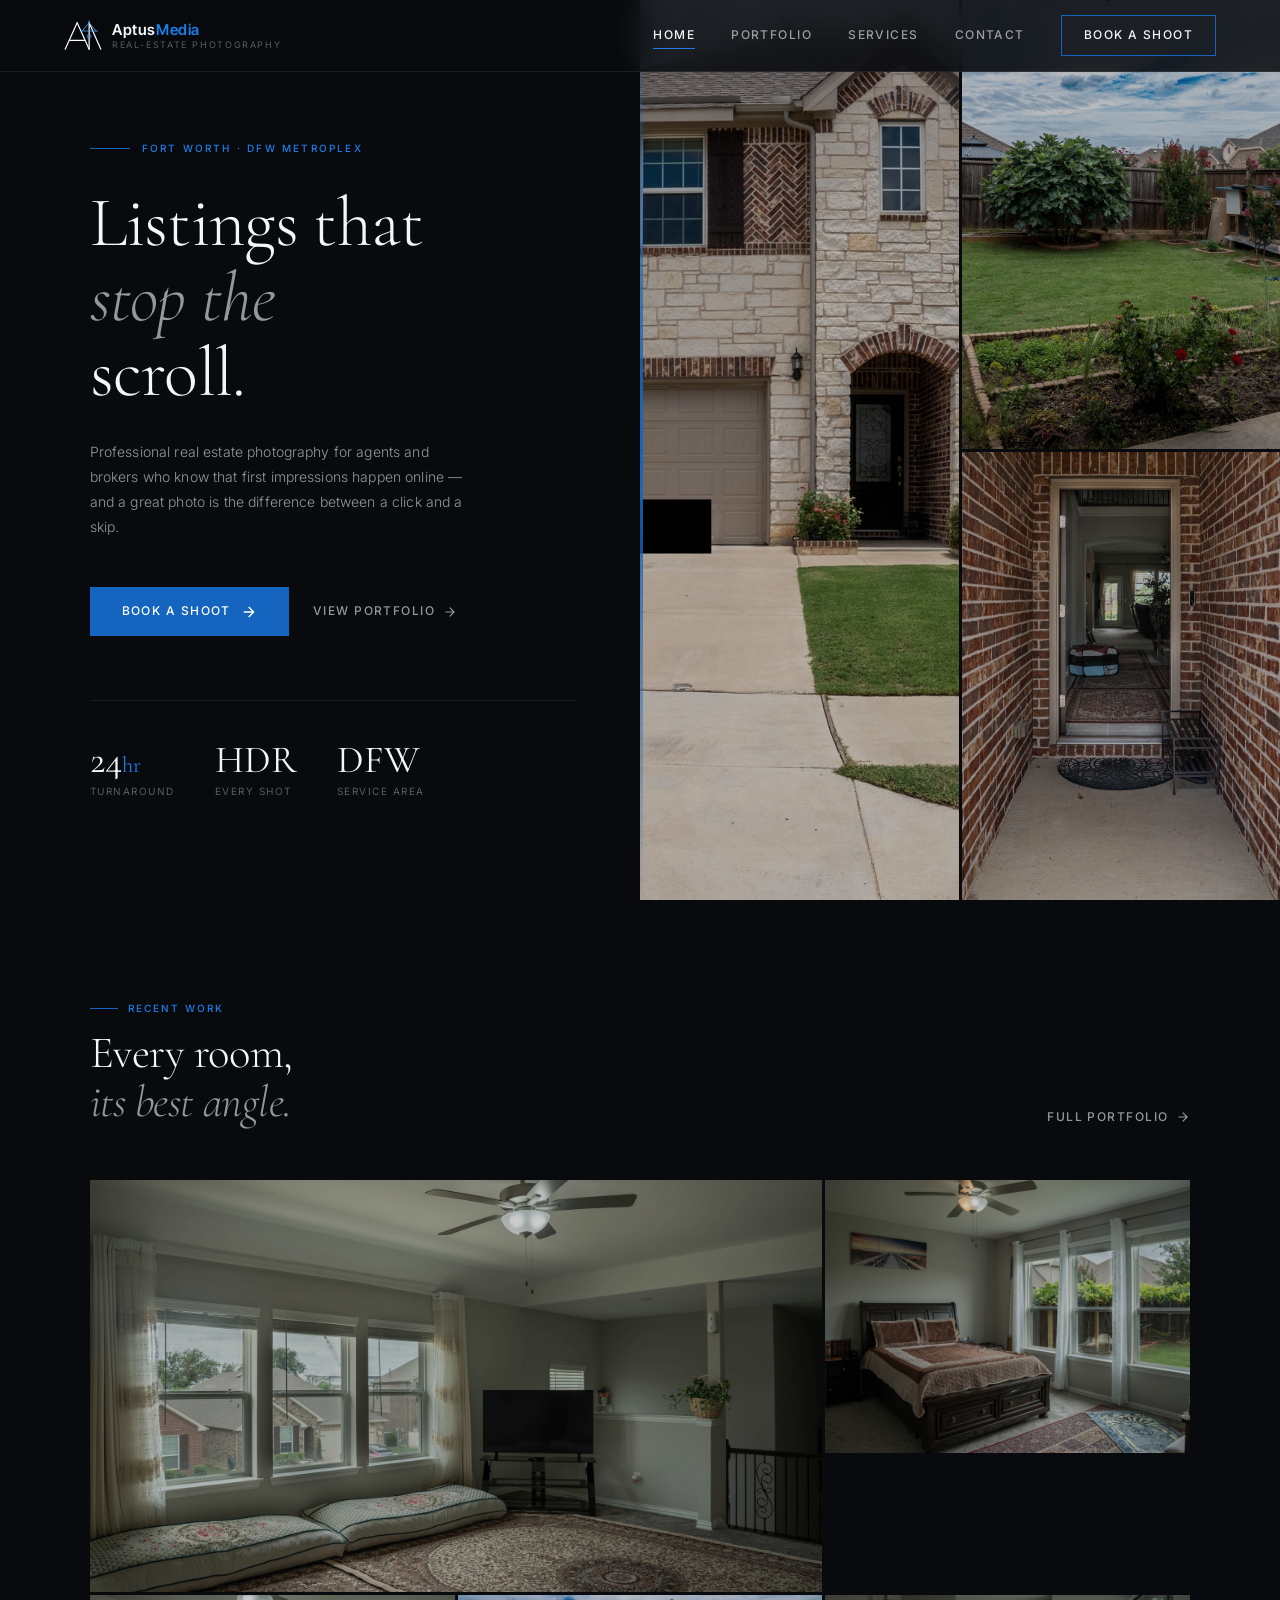
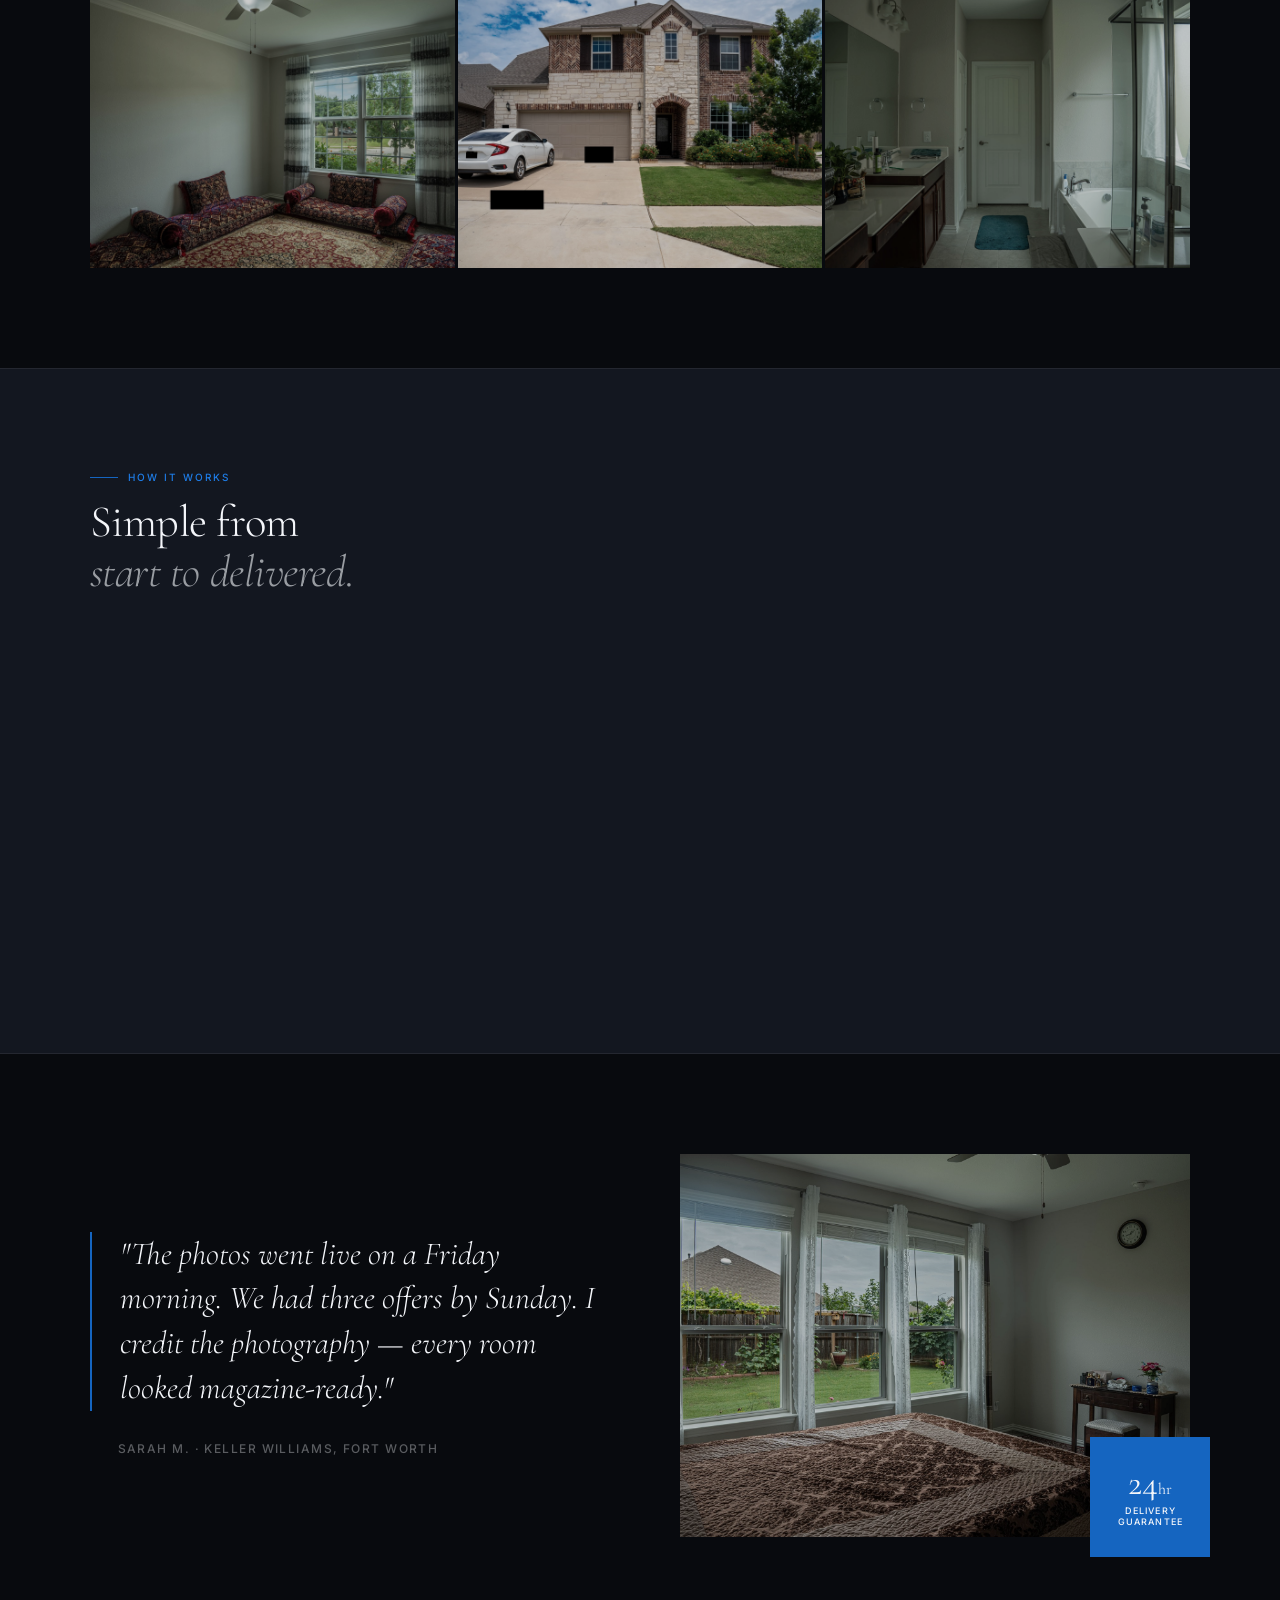
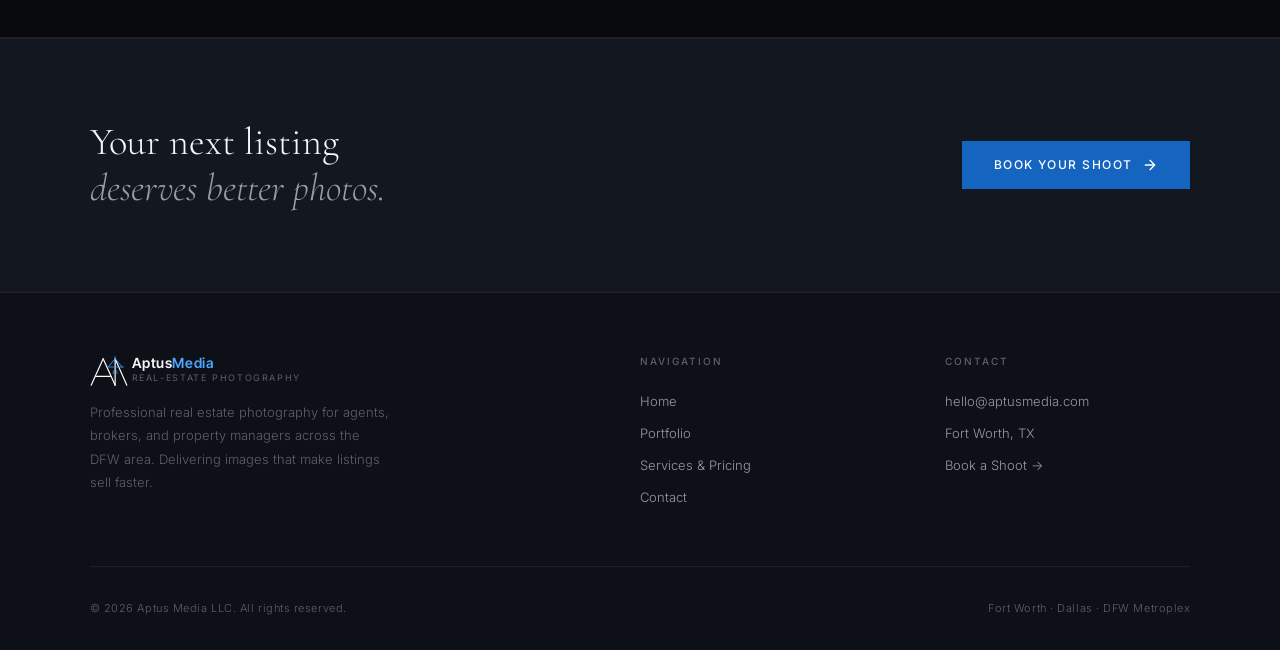
==== index.html @ 10bce483 "Add files via upload" ====
<!DOCTYPE html>
<html lang="en">
<head>
  <meta charset="UTF-8"/>
  <meta name="viewport" content="width=device-width, initial-scale=1.0"/>
  <meta name="description" content="Aptus Media — Professional real estate photography in Fort Worth & the DFW area. Listings that sell faster."/>
  <title>Aptus Media | Real-Estate Photography · Fort Worth, TX</title>
  <link rel="stylesheet" href="css/style.css"/>
  <link rel="icon" type="image/svg+xml" href="data:image/svg+xml,%3Csvg viewBox='0 0 130 110' xmlns='http://www.w3.org/2000/svg'%3E%3Cline x1='4' y1='100' x2='45' y2='10' stroke='%231565c0' stroke-width='5' stroke-linecap='round'/%3E%3Cline x1='45' y1='10' x2='86' y2='100' stroke='%231565c0' stroke-width='5' stroke-linecap='round'/%3E%3Cline x1='20' y1='70' x2='70' y2='70' stroke='%231565c0' stroke-width='4' stroke-linecap='round'/%3E%3Cline x1='86' y1='100' x2='86' y2='10' stroke='%231565c0' stroke-width='5' stroke-linecap='round'/%3E%3Cline x1='86' y1='10' x2='126' y2='100' stroke='%231565c0' stroke-width='5' stroke-linecap='round'/%3E%3C/svg%3E"/>
</head>
<body>

<div id="nav-placeholder"></div>

<!-- ══════════════════════════════════════
     HERO
══════════════════════════════════════ -->
<section class="hero">
  <div class="hero-left">
    <div class="hero-eyebrow">
      <div class="hero-eyebrow-line"></div>
      <span>Fort Worth · DFW Metroplex</span>
    </div>

    <h1 class="hero-headline">
      Listings that<br/>
      <em>stop the</em><br/>
      scroll.
    </h1>

    <p class="hero-sub">
      Professional real estate photography for agents and brokers who know that first impressions happen online — and a great photo is the difference between a click and a skip.
    </p>

    <div class="hero-actions">
      <a href="pages/contact.html" class="btn-primary">
        Book a Shoot
        <svg width="16" height="16" viewBox="0 0 24 24" fill="none" stroke="currentColor" stroke-width="2" stroke-linecap="round" stroke-linejoin="round"><path d="M5 12h14M12 5l7 7-7 7"/></svg>
      </a>
      <a href="pages/portfolio.html" class="btn-ghost">
        View Portfolio
        <svg width="14" height="14" viewBox="0 0 24 24" fill="none" stroke="currentColor" stroke-width="2" stroke-linecap="round" stroke-linejoin="round"><path d="M5 12h14M12 5l7 7-7 7"/></svg>
      </a>
    </div>

    <div class="hero-stats">
      <div>
        <div class="hero-stat-num">24<span style="font-size:1.4rem; color:var(--blue-light);">hr</span></div>
        <div class="hero-stat-label">Turnaround</div>
      </div>
      <div>
        <div class="hero-stat-num">HDR</div>
        <div class="hero-stat-label">Every shot</div>
      </div>
      <div>
        <div class="hero-stat-num">DFW</div>
        <div class="hero-stat-label">Service area</div>
      </div>
    </div>
  </div>

  <div class="hero-right">
    <div class="hero-image-grid">
      <!-- Replace src with your actual property photos -->
      <div class="img-cell span-2">
        <img src="images/hero-1.jpg" alt="Luxury living room — real estate photography Fort Worth" onerror="this.style.background='linear-gradient(135deg,#131720,#1a2030)'; this.style.minHeight='200px';"/>
      </div>
      <div class="img-cell">
        <img src="images/hero-2.jpg" alt="Modern kitchen staging" onerror="this.style.background='linear-gradient(135deg,#0d1017,#131720)'; this.style.minHeight='200px';"/>
      </div>
      <div class="img-cell">
        <img src="images/hero-3.jpg" alt="Exterior twilight shot" onerror="this.style.background='linear-gradient(135deg,#1a2030,#0d1017)'; this.style.minHeight='200px';"/>
      </div>
    </div>
  </div>
</section>

<!-- ══════════════════════════════════════
     FEATURED WORK
══════════════════════════════════════ -->
<section class="work-strip">
  <div class="section-header">
    <div>
      <div class="section-eyebrow">
        <div class="section-eyebrow-line"></div>
        <span>Recent Work</span>
      </div>
      <h2 class="section-title">Every room,<br/><em>its best angle.</em></h2>
    </div>
    <a href="pages/portfolio.html" class="btn-ghost fade-up">
      Full Portfolio
      <svg width="14" height="14" viewBox="0 0 24 24" fill="none" stroke="currentColor" stroke-width="2" stroke-linecap="round" stroke-linejoin="round"><path d="M5 12h14M12 5l7 7-7 7"/></svg>
    </a>
  </div>

  <div class="work-grid">
    <div class="work-card featured fade-up">
      <img src="images/work-1.jpg" alt="Open-plan living and dining" onerror="this.style.background='linear-gradient(135deg,#131720,#1565c0,#131720)'; this.style.minHeight='260px'; this.alt='';"/>
      <div class="work-card-overlay"><span class="work-card-label">Living Room</span></div>
    </div>
    <div class="work-card fade-up">
      <img src="images/work-2.jpg" alt="Master bedroom" onerror="this.style.background='linear-gradient(135deg,#0d1017,#1a2030)'; this.style.minHeight='260px'; this.alt='';"/>
      <div class="work-card-overlay"><span class="work-card-label">Master Suite</span></div>
    </div>
    <div class="work-card fade-up">
      <img src="images/work-3.jpg" alt="Modern kitchen" onerror="this.style.background='linear-gradient(135deg,#131720,#0d1017)'; this.style.minHeight='260px'; this.alt='';"/>
      <div class="work-card-overlay"><span class="work-card-label">Kitchen</span></div>
    </div>
    <div class="work-card fade-up">
      <img src="images/work-4.jpg" alt="Exterior front elevation" onerror="this.style.background='linear-gradient(135deg,#1a2030,#131720)'; this.style.minHeight='260px'; this.alt='';"/>
      <div class="work-card-overlay"><span class="work-card-label">Exterior</span></div>
    </div>
    <div class="work-card fade-up">
      <img src="images/work-5.jpg" alt="Bathroom detail" onerror="this.style.background='linear-gradient(135deg,#0d1017,#131720)'; this.style.minHeight='260px'; this.alt='';"/>
      <div class="work-card-overlay"><span class="work-card-label">Bathroom</span></div>
    </div>
  </div>
</section>

<!-- ══════════════════════════════════════
     PROCESS
══════════════════════════════════════ -->
<section class="process">
  <div class="section-header">
    <div>
      <div class="section-eyebrow">
        <div class="section-eyebrow-line"></div>
        <span>How It Works</span>
      </div>
      <h2 class="section-title">Simple from<br/><em>start to delivered.</em></h2>
    </div>
  </div>

  <div class="process-grid">
    <div class="process-item fade-up">
      <div class="process-num">01</div>
      <div class="process-title">Book Online</div>
      <p class="process-desc">Choose your package, pick a date, and fill in the property details. No back-and-forth — your slot is confirmed instantly.</p>
    </div>
    <div class="process-item fade-up">
      <div class="process-num">02</div>
      <div class="process-title">We Show Up</div>
      <p class="process-desc">Arrive 30 minutes early, stage and light every room, and shoot with professional Sony equipment. You don't need to be there.</p>
    </div>
    <div class="process-item fade-up">
      <div class="process-num">03</div>
      <div class="process-title">HDR Edit</div>
      <p class="process-desc">Every image goes through a full HDR merge, window masking, and color correction pass — not just a quick filter.</p>
    </div>
    <div class="process-item fade-up">
      <div class="process-num">04</div>
      <div class="process-title">Delivered in 24hr</div>
      <p class="process-desc">MLS-ready JPEGs land in your inbox via a branded gallery link. Download, share, and list — same day if you need it.</p>
    </div>
  </div>
</section>

<!-- ══════════════════════════════════════
     TESTIMONIAL
══════════════════════════════════════ -->
<section class="testimonial">
  <div class="fade-up">
    <blockquote class="testimonial-quote">
      "The photos went live on a Friday morning. We had three offers by Sunday. I credit the photography — every room looked magazine-ready."
    </blockquote>
    <div class="testimonial-author">Sarah M. · Keller Williams, Fort Worth</div>
  </div>

  <div class="testimonial-right fade-up">
    <img class="testimonial-image" src="images/testimonial.jpg" alt="Beautifully staged dining room" onerror="this.style.background='linear-gradient(135deg,#131720,#1a2030)'; this.style.minHeight='340px';"/>
    <div class="testimonial-badge">
      <div class="testimonial-badge-num">24<span style="font-size:1rem;">hr</span></div>
      <div class="testimonial-badge-text">Delivery<br/>Guarantee</div>
    </div>
  </div>
</section>

<!-- ══════════════════════════════════════
     CTA BANNER
══════════════════════════════════════ -->
<div class="divider"></div>
<section class="cta-banner">
  <h2 class="cta-banner-text fade-up">
    Your next listing<br/>
    <em>deserves better photos.</em>
  </h2>
  <a href="pages/contact.html" class="btn-primary fade-up">
    Book Your Shoot
    <svg width="16" height="16" viewBox="0 0 24 24" fill="none" stroke="currentColor" stroke-width="2" stroke-linecap="round" stroke-linejoin="round"><path d="M5 12h14M12 5l7 7-7 7"/></svg>
  </a>
</section>
<div class="divider"></div>

<div id="footer-placeholder"></div>

<script src="js/components.js"></script>
<script>
  renderNavIndex('home');
  renderFooter('.');
  initScrollAnimations();
</script>
</body>
</html>
---- css/style.css ----
/* ============================================
   APTUS MEDIA — Global Stylesheet
   Dark professional | Blue accent #1565c0
   ============================================ */

@import url('https://fonts.googleapis.com/css2?family=Cormorant+Garamond:wght@300;400;500;600&family=Inter:wght@300;400;500;600&family=Inter+Tight:wght@400;500;600;700&display=swap');

:root {
  --black:       #080a0e;
  --dark:        #0d1017;
  --dark-2:      #131720;
  --dark-3:      #1a2030;
  --border:      rgba(255,255,255,0.07);
  --blue:        #1565c0;
  --blue-light:  #1e7de8;
  --blue-glow:   rgba(21,101,192,0.15);
  --white:       #f4f6fa;
  --white-dim:   rgba(244,246,250,0.6);
  --white-muted: rgba(244,246,250,0.35);
  --font-display: 'Cormorant Garamond', Georgia, serif;
  --font-body:    'Inter', system-ui, sans-serif;
  --font-tight:   'Inter Tight', system-ui, sans-serif;
}

*, *::before, *::after { box-sizing: border-box; margin: 0; padding: 0; }

html { scroll-behavior: smooth; font-size: 16px; }

body {
  background: var(--black);
  color: var(--white);
  font-family: var(--font-body);
  font-weight: 300;
  line-height: 1.7;
  -webkit-font-smoothing: antialiased;
  overflow-x: hidden;
}

img { display: block; max-width: 100%; }
a { color: inherit; text-decoration: none; }
ul { list-style: none; }

/* ── SCROLLBAR ── */
::-webkit-scrollbar { width: 4px; }
::-webkit-scrollbar-track { background: var(--dark); }
::-webkit-scrollbar-thumb { background: var(--blue); border-radius: 2px; }

/* ── SELECTION ── */
::selection { background: var(--blue); color: #fff; }

/* ============================================
   NAVIGATION
   ============================================ */
.nav {
  position: fixed;
  top: 0; left: 0; right: 0;
  z-index: 1000;
  padding: 0 5vw;
  height: 72px;
  display: flex;
  align-items: center;
  justify-content: space-between;
  background: rgba(8,10,14,0.85);
  backdrop-filter: blur(16px);
  -webkit-backdrop-filter: blur(16px);
  border-bottom: 1px solid var(--border);
  transition: all 0.3s ease;
}

.nav.scrolled {
  height: 60px;
  background: rgba(8,10,14,0.97);
}

.nav-logo {
  display: flex;
  align-items: center;
  gap: 10px;
}

.nav-logo svg { width: 38px; height: 38px; }

.nav-logo-text {
  display: flex;
  flex-direction: column;
  line-height: 1;
}

.nav-logo-name {
  font-family: var(--font-tight);
  font-size: 15px;
  font-weight: 600;
  letter-spacing: 0.04em;
}

.nav-logo-name span { color: var(--blue-light); }

.nav-logo-tag {
  font-size: 9px;
  font-weight: 400;
  letter-spacing: 0.18em;
  color: var(--white-muted);
  text-transform: uppercase;
  margin-top: 3px;
}

.nav-links {
  display: flex;
  align-items: center;
  gap: 36px;
}

.nav-links a {
  font-size: 12px;
  font-weight: 500;
  letter-spacing: 0.12em;
  text-transform: uppercase;
  color: var(--white-dim);
  transition: color 0.2s;
  position: relative;
}

.nav-links a::after {
  content: '';
  position: absolute;
  bottom: -3px; left: 0;
  width: 0; height: 1px;
  background: var(--blue-light);
  transition: width 0.3s ease;
}

.nav-links a:hover,
.nav-links a.active { color: var(--white); }
.nav-links a:hover::after,
.nav-links a.active::after { width: 100%; }

.nav-cta {
  font-size: 12px;
  font-weight: 500;
  letter-spacing: 0.1em;
  text-transform: uppercase;
  padding: 9px 22px;
  border: 1px solid var(--blue);
  color: var(--white) !important;
  background: transparent;
  cursor: pointer;
  transition: all 0.25s;
}

.nav-cta:hover {
  background: var(--blue);
  border-color: var(--blue);
}

.nav-cta::after { display: none !important; }

.nav-hamburger {
  display: none;
  flex-direction: column;
  gap: 5px;
  cursor: pointer;
  padding: 4px;
}

.nav-hamburger span {
  display: block;
  width: 24px; height: 1.5px;
  background: var(--white);
  transition: all 0.3s;
}

/* ============================================
   HERO — INDEX PAGE
   ============================================ */
.hero {
  min-height: 100vh;
  display: grid;
  grid-template-columns: 1fr 1fr;
  position: relative;
  overflow: hidden;
}

.hero-left {
  display: flex;
  flex-direction: column;
  justify-content: center;
  padding: 120px 5vw 80px 7vw;
  position: relative;
  z-index: 2;
}

.hero-eyebrow {
  display: flex;
  align-items: center;
  gap: 12px;
  margin-bottom: 28px;
}

.hero-eyebrow-line {
  width: 40px; height: 1px;
  background: var(--blue);
}

.hero-eyebrow span {
  font-size: 10px;
  font-weight: 500;
  letter-spacing: 0.22em;
  text-transform: uppercase;
  color: var(--blue-light);
}

.hero-headline {
  font-family: var(--font-display);
  font-size: clamp(3.2rem, 5.5vw, 5.8rem);
  font-weight: 300;
  line-height: 1.07;
  letter-spacing: -0.01em;
  margin-bottom: 28px;
}

.hero-headline em {
  font-style: italic;
  color: var(--white-dim);
}

.hero-sub {
  font-size: 14px;
  font-weight: 300;
  color: var(--white-dim);
  max-width: 380px;
  line-height: 1.8;
  margin-bottom: 48px;
  letter-spacing: 0.01em;
}

.hero-actions {
  display: flex;
  align-items: center;
  gap: 24px;
}

.btn-primary {
  display: inline-flex;
  align-items: center;
  gap: 10px;
  padding: 14px 32px;
  background: var(--blue);
  color: #fff;
  font-size: 12px;
  font-weight: 500;
  letter-spacing: 0.12em;
  text-transform: uppercase;
  cursor: pointer;
  border: none;
  transition: all 0.25s;
  position: relative;
  overflow: hidden;
}

.btn-primary::before {
  content: '';
  position: absolute;
  inset: 0;
  background: rgba(255,255,255,0.1);
  opacity: 0;
  transition: opacity 0.2s;
}

.btn-primary:hover::before { opacity: 1; }
.btn-primary:hover { transform: translateY(-1px); box-shadow: 0 8px 30px rgba(21,101,192,0.4); }

.btn-ghost {
  display: inline-flex;
  align-items: center;
  gap: 8px;
  font-size: 12px;
  font-weight: 500;
  letter-spacing: 0.12em;
  text-transform: uppercase;
  color: var(--white-dim);
  cursor: pointer;
  transition: color 0.2s;
  border: none;
  background: none;
  padding: 0;
}

.btn-ghost:hover { color: var(--white); }

.btn-ghost svg { transition: transform 0.2s; }
.btn-ghost:hover svg { transform: translateX(4px); }

.hero-stats {
  display: flex;
  gap: 40px;
  margin-top: 64px;
  padding-top: 40px;
  border-top: 1px solid var(--border);
}

.hero-stat-num {
  font-family: var(--font-display);
  font-size: 2.4rem;
  font-weight: 400;
  line-height: 1;
  margin-bottom: 4px;
}

.hero-stat-label {
  font-size: 10px;
  font-weight: 400;
  letter-spacing: 0.15em;
  text-transform: uppercase;
  color: var(--white-muted);
}

.hero-right {
  position: relative;
  overflow: hidden;
}

.hero-image-grid {
  position: absolute;
  inset: 0;
  display: grid;
  grid-template-columns: 1fr 1fr;
  grid-template-rows: 1fr 1fr;
  gap: 3px;
}

.hero-image-grid .img-cell {
  overflow: hidden;
  position: relative;
}

.hero-image-grid .img-cell img {
  width: 100%;
  height: 100%;
  object-fit: cover;
  transition: transform 0.8s ease;
  filter: brightness(0.75) saturate(0.85);
}

.hero-image-grid .img-cell:hover img { transform: scale(1.04); }

.hero-image-grid .img-cell.span-2 {
  grid-row: span 2;
}

/* Blue overlay strip on hero right */
.hero-right::before {
  content: '';
  position: absolute;
  top: 0; left: 0;
  width: 3px; height: 100%;
  background: linear-gradient(to bottom, transparent, var(--blue), transparent);
  z-index: 3;
}

/* ============================================
   FEATURED WORK STRIP (Homepage)
   ============================================ */
.work-strip {
  padding: 100px 7vw;
  position: relative;
}

.section-header {
  display: flex;
  align-items: flex-end;
  justify-content: space-between;
  margin-bottom: 52px;
}

.section-eyebrow {
  display: flex;
  align-items: center;
  gap: 10px;
  margin-bottom: 12px;
}

.section-eyebrow-line {
  width: 28px; height: 1px;
  background: var(--blue);
}

.section-eyebrow span {
  font-size: 10px;
  font-weight: 500;
  letter-spacing: 0.2em;
  text-transform: uppercase;
  color: var(--blue-light);
}

.section-title {
  font-family: var(--font-display);
  font-size: clamp(2rem, 3.5vw, 3.2rem);
  font-weight: 300;
  line-height: 1.1;
  letter-spacing: -0.01em;
}

.section-title em { font-style: italic; color: var(--white-dim); }

.work-grid {
  display: grid;
  grid-template-columns: repeat(3, 1fr);
  gap: 3px;
}

.work-card {
  position: relative;
  overflow: hidden;
  aspect-ratio: 4/3;
  cursor: pointer;
}

.work-card img {
  width: 100%;
  height: 100%;
  object-fit: cover;
  transition: transform 0.7s cubic-bezier(0.25,0.46,0.45,0.94);
  filter: brightness(0.8) saturate(0.8);
}

.work-card:hover img {
  transform: scale(1.06);
  filter: brightness(0.6) saturate(0.7);
}

.work-card-overlay {
  position: absolute;
  inset: 0;
  background: linear-gradient(to top, rgba(8,10,14,0.9) 0%, transparent 60%);
  opacity: 0;
  transition: opacity 0.4s;
  display: flex;
  align-items: flex-end;
  padding: 24px;
}

.work-card:hover .work-card-overlay { opacity: 1; }

.work-card-label {
  font-size: 11px;
  font-weight: 500;
  letter-spacing: 0.15em;
  text-transform: uppercase;
  color: var(--white-dim);
}

.work-card.featured {
  grid-column: span 2;
  aspect-ratio: 16/9;
}

/* ============================================
   PROCESS SECTION (Homepage)
   ============================================ */
.process {
  padding: 100px 7vw;
  background: var(--dark-2);
  border-top: 1px solid var(--border);
  border-bottom: 1px solid var(--border);
}

.process-grid {
  display: grid;
  grid-template-columns: repeat(4, 1fr);
  gap: 2px;
  margin-top: 52px;
}

.process-item {
  padding: 40px 32px;
  background: var(--dark-3);
  border: 1px solid var(--border);
  position: relative;
  overflow: hidden;
  transition: background 0.3s;
}

.process-item:hover { background: rgba(21,101,192,0.06); }

.process-item::before {
  content: '';
  position: absolute;
  top: 0; left: 0;
  width: 100%; height: 2px;
  background: var(--blue);
  transform: scaleX(0);
  transform-origin: left;
  transition: transform 0.4s ease;
}

.process-item:hover::before { transform: scaleX(1); }

.process-num {
  font-family: var(--font-display);
  font-size: 3.5rem;
  font-weight: 300;
  color: rgba(21,101,192,0.2);
  line-height: 1;
  margin-bottom: 20px;
}

.process-title {
  font-family: var(--font-tight);
  font-size: 15px;
  font-weight: 600;
  margin-bottom: 10px;
  letter-spacing: 0.02em;
}

.process-desc {
  font-size: 13px;
  color: var(--white-muted);
  line-height: 1.7;
}

/* ============================================
   TESTIMONIAL (Homepage)
   ============================================ */
.testimonial {
  padding: 100px 7vw;
  display: grid;
  grid-template-columns: 1fr 1fr;
  gap: 80px;
  align-items: center;
}

.testimonial-quote {
  font-family: var(--font-display);
  font-size: clamp(1.6rem, 2.5vw, 2.2rem);
  font-weight: 300;
  line-height: 1.4;
  font-style: italic;
  color: var(--white);
  position: relative;
  padding-left: 28px;
  border-left: 2px solid var(--blue);
}

.testimonial-author {
  margin-top: 28px;
  padding-left: 28px;
  font-size: 12px;
  font-weight: 500;
  letter-spacing: 0.12em;
  text-transform: uppercase;
  color: var(--white-muted);
}

.testimonial-right { position: relative; }

.testimonial-image {
  width: 100%;
  aspect-ratio: 4/3;
  object-fit: cover;
  filter: brightness(0.8) saturate(0.8);
}

.testimonial-badge {
  position: absolute;
  bottom: -20px; right: -20px;
  width: 120px; height: 120px;
  background: var(--blue);
  display: flex;
  flex-direction: column;
  align-items: center;
  justify-content: center;
  text-align: center;
}

.testimonial-badge-num {
  font-family: var(--font-display);
  font-size: 2.2rem;
  font-weight: 400;
  line-height: 1;
}

.testimonial-badge-text {
  font-size: 9px;
  font-weight: 500;
  letter-spacing: 0.12em;
  text-transform: uppercase;
  margin-top: 4px;
  line-height: 1.3;
}

/* ============================================
   CTA BANNER
   ============================================ */
.cta-banner {
  padding: 80px 7vw;
  background: var(--dark-2);
  border-top: 1px solid var(--border);
  display: flex;
  align-items: center;
  justify-content: space-between;
  gap: 40px;
}

.cta-banner-text {
  font-family: var(--font-display);
  font-size: clamp(1.8rem, 3vw, 2.8rem);
  font-weight: 300;
  line-height: 1.2;
}

.cta-banner-text em { font-style: italic; color: var(--white-dim); }

/* ============================================
   FOOTER
   ============================================ */
.footer {
  padding: 60px 7vw 32px;
  background: var(--dark);
  border-top: 1px solid var(--border);
}

.footer-top {
  display: grid;
  grid-template-columns: 2fr 1fr 1fr;
  gap: 60px;
  padding-bottom: 48px;
  border-bottom: 1px solid var(--border);
  margin-bottom: 32px;
}

.footer-brand p {
  font-size: 13px;
  color: var(--white-muted);
  line-height: 1.8;
  max-width: 300px;
  margin-top: 16px;
}

.footer-col-title {
  font-size: 10px;
  font-weight: 500;
  letter-spacing: 0.2em;
  text-transform: uppercase;
  color: var(--white-muted);
  margin-bottom: 20px;
}

.footer-col a {
  display: block;
  font-size: 13px;
  color: var(--white-dim);
  margin-bottom: 10px;
  transition: color 0.2s;
}

.footer-col a:hover { color: var(--white); }

.footer-bottom {
  display: flex;
  align-items: center;
  justify-content: space-between;
  font-size: 11px;
  color: var(--white-muted);
  letter-spacing: 0.05em;
}

/* ============================================
   PORTFOLIO PAGE
   ============================================ */
.page-hero {
  padding: 160px 7vw 80px;
  position: relative;
}

.page-hero-bg {
  position: absolute;
  inset: 0;
  background: radial-gradient(ellipse at 70% 50%, rgba(21,101,192,0.08) 0%, transparent 70%);
  pointer-events: none;
}

.page-hero-eyebrow {
  display: flex;
  align-items: center;
  gap: 10px;
  margin-bottom: 16px;
}

.page-hero-title {
  font-family: var(--font-display);
  font-size: clamp(3rem, 6vw, 6rem);
  font-weight: 300;
  line-height: 1.05;
  letter-spacing: -0.02em;
  margin-bottom: 20px;
}

.page-hero-sub {
  font-size: 14px;
  color: var(--white-dim);
  max-width: 460px;
  line-height: 1.8;
}

/* Filter bar */
.filter-bar {
  padding: 0 7vw 52px;
  display: flex;
  gap: 4px;
}

.filter-btn {
  padding: 8px 20px;
  font-size: 11px;
  font-weight: 500;
  letter-spacing: 0.12em;
  text-transform: uppercase;
  border: 1px solid var(--border);
  background: none;
  color: var(--white-muted);
  cursor: pointer;
  transition: all 0.2s;
}

.filter-btn:hover,
.filter-btn.active {
  border-color: var(--blue);
  color: var(--white);
  background: rgba(21,101,192,0.1);
}

/* Masonry portfolio grid */
.portfolio-grid {
  padding: 0 7vw 100px;
  columns: 3;
  column-gap: 3px;
}

.portfolio-item {
  break-inside: avoid;
  margin-bottom: 3px;
  position: relative;
  overflow: hidden;
  cursor: pointer;
}

.portfolio-item img {
  width: 100%;
  height: auto;
  display: block;
  transition: transform 0.7s cubic-bezier(0.25,0.46,0.45,0.94);
  filter: brightness(0.85) saturate(0.85);
}

.portfolio-item:hover img {
  transform: scale(1.04);
  filter: brightness(0.65) saturate(0.7);
}

.portfolio-item-overlay {
  position: absolute;
  inset: 0;
  display: flex;
  align-items: center;
  justify-content: center;
  opacity: 0;
  transition: opacity 0.3s;
}

.portfolio-item:hover .portfolio-item-overlay { opacity: 1; }

.portfolio-item-overlay svg {
  width: 36px; height: 36px;
  color: white;
  opacity: 0.8;
}

/* Lightbox */
.lightbox {
  position: fixed;
  inset: 0;
  background: rgba(8,10,14,0.97);
  z-index: 2000;
  display: none;
  align-items: center;
  justify-content: center;
  padding: 40px;
}

.lightbox.open { display: flex; }

.lightbox img {
  max-width: 90vw;
  max-height: 85vh;
  object-fit: contain;
}

.lightbox-close {
  position: absolute;
  top: 24px; right: 32px;
  font-size: 28px;
  cursor: pointer;
  color: var(--white-dim);
  background: none;
  border: none;
  transition: color 0.2s;
  line-height: 1;
}

.lightbox-close:hover { color: var(--white); }

/* ============================================
   SERVICES PAGE
   ============================================ */
.services-grid {
  padding: 0 7vw 80px;
  display: grid;
  grid-template-columns: repeat(3, 1fr);
  gap: 2px;
}

.service-card {
  padding: 48px 36px;
  background: var(--dark-2);
  border: 1px solid var(--border);
  position: relative;
  overflow: hidden;
  transition: background 0.3s;
}

.service-card:hover { background: rgba(21,101,192,0.05); }

.service-card.featured {
  background: var(--blue);
  border-color: var(--blue);
}

.service-card.featured:hover { background: var(--blue-light); }

.service-card::after {
  content: '';
  position: absolute;
  bottom: 0; right: 0;
  width: 80px; height: 80px;
  background: radial-gradient(circle, rgba(21,101,192,0.15), transparent);
  pointer-events: none;
}

.service-card.featured::after { display: none; }

.service-icon {
  width: 44px; height: 44px;
  margin-bottom: 28px;
  color: var(--blue-light);
}

.service-card.featured .service-icon { color: rgba(255,255,255,0.8); }

.service-badge {
  font-size: 9px;
  font-weight: 600;
  letter-spacing: 0.2em;
  text-transform: uppercase;
  color: var(--blue-light);
  margin-bottom: 10px;
}

.service-card.featured .service-badge { color: rgba(255,255,255,0.7); }

.service-name {
  font-family: var(--font-tight);
  font-size: 20px;
  font-weight: 600;
  margin-bottom: 12px;
  letter-spacing: -0.01em;
}

.service-desc {
  font-size: 13px;
  color: var(--white-muted);
  line-height: 1.8;
  margin-bottom: 28px;
}

.service-card.featured .service-desc { color: rgba(255,255,255,0.75); }

.service-price {
  font-family: var(--font-display);
  font-size: 2.4rem;
  font-weight: 400;
  line-height: 1;
  margin-bottom: 4px;
}

.service-price-note {
  font-size: 11px;
  color: var(--white-muted);
  letter-spacing: 0.08em;
  margin-bottom: 28px;
}

.service-card.featured .service-price-note { color: rgba(255,255,255,0.6); }

.service-includes {
  border-top: 1px solid var(--border);
  padding-top: 24px;
}

.service-card.featured .service-includes { border-color: rgba(255,255,255,0.2); }

.service-includes li {
  display: flex;
  align-items: flex-start;
  gap: 10px;
  font-size: 13px;
  color: var(--white-dim);
  margin-bottom: 10px;
}

.service-card.featured .service-includes li { color: rgba(255,255,255,0.85); }

.service-includes li::before {
  content: '';
  width: 14px; height: 14px;
  border-radius: 50%;
  background: var(--blue);
  flex-shrink: 0;
  margin-top: 3px;
}

.service-card.featured .service-includes li::before { background: rgba(255,255,255,0.3); }

/* Add-ons */
.addons {
  padding: 80px 7vw;
  background: var(--dark-2);
  border-top: 1px solid var(--border);
}

.addons-grid {
  display: grid;
  grid-template-columns: repeat(4, 1fr);
  gap: 2px;
  margin-top: 48px;
}

.addon-item {
  padding: 28px 24px;
  background: var(--dark-3);
  border: 1px solid var(--border);
  transition: border-color 0.2s;
}

.addon-item:hover { border-color: var(--blue); }

.addon-name {
  font-size: 14px;
  font-weight: 500;
  margin-bottom: 6px;
}

.addon-desc {
  font-size: 12px;
  color: var(--white-muted);
  line-height: 1.6;
  margin-bottom: 14px;
}

.addon-price {
  font-family: var(--font-display);
  font-size: 1.4rem;
  font-weight: 400;
  color: var(--blue-light);
}

/* ============================================
   CONTACT PAGE
   ============================================ */
.contact-layout {
  padding: 0 7vw 100px;
  display: grid;
  grid-template-columns: 1fr 1.4fr;
  gap: 80px;
}

.contact-info-title {
  font-family: var(--font-display);
  font-size: clamp(1.6rem, 2.5vw, 2.2rem);
  font-weight: 300;
  line-height: 1.3;
  margin-bottom: 28px;
}

.contact-detail {
  display: flex;
  align-items: flex-start;
  gap: 14px;
  margin-bottom: 24px;
}

.contact-detail-icon {
  width: 36px; height: 36px;
  background: var(--dark-3);
  border: 1px solid var(--border);
  display: flex;
  align-items: center;
  justify-content: center;
  flex-shrink: 0;
}

.contact-detail-icon svg { width: 16px; height: 16px; color: var(--blue-light); }

.contact-detail-label {
  font-size: 10px;
  font-weight: 500;
  letter-spacing: 0.15em;
  text-transform: uppercase;
  color: var(--white-muted);
  margin-bottom: 3px;
}

.contact-detail-value {
  font-size: 14px;
  color: var(--white-dim);
}

.response-badge {
  margin-top: 40px;
  padding: 20px 24px;
  background: rgba(21,101,192,0.08);
  border: 1px solid rgba(21,101,192,0.2);
  border-left: 2px solid var(--blue);
}

.response-badge p {
  font-size: 13px;
  color: var(--white-dim);
  line-height: 1.7;
}

/* Contact form */
.contact-form {
  background: var(--dark-2);
  border: 1px solid var(--border);
  padding: 48px 40px;
}

.form-row {
  display: grid;
  grid-template-columns: 1fr 1fr;
  gap: 16px;
}

.form-group { margin-bottom: 20px; }

.form-label {
  display: block;
  font-size: 10px;
  font-weight: 500;
  letter-spacing: 0.15em;
  text-transform: uppercase;
  color: var(--white-muted);
  margin-bottom: 8px;
}

.form-input,
.form-select,
.form-textarea {
  width: 100%;
  background: var(--dark-3);
  border: 1px solid var(--border);
  color: var(--white);
  font-family: var(--font-body);
  font-size: 14px;
  font-weight: 300;
  padding: 13px 16px;
  outline: none;
  transition: border-color 0.2s;
  -webkit-appearance: none;
  appearance: none;
}

.form-input:focus,
.form-select:focus,
.form-textarea:focus {
  border-color: var(--blue);
}

.form-input::placeholder,
.form-textarea::placeholder { color: rgba(244,246,250,0.2); }

.form-select { cursor: pointer; }
.form-select option { background: var(--dark-3); }

.form-textarea {
  resize: vertical;
  min-height: 120px;
}

.form-submit {
  width: 100%;
  padding: 16px;
  background: var(--blue);
  color: #fff;
  font-family: var(--font-body);
  font-size: 12px;
  font-weight: 500;
  letter-spacing: 0.15em;
  text-transform: uppercase;
  border: none;
  cursor: pointer;
  transition: all 0.25s;
  margin-top: 8px;
}

.form-submit:hover {
  background: var(--blue-light);
  transform: translateY(-1px);
  box-shadow: 0 6px 24px rgba(21,101,192,0.4);
}

.form-success {
  display: none;
  text-align: center;
  padding: 40px;
}

.form-success.show { display: block; }

/* ============================================
   UTILITY
   ============================================ */
.divider {
  width: 100%;
  height: 1px;
  background: var(--border);
  margin: 0;
}

.text-blue { color: var(--blue-light); }

/* ============================================
   ANIMATIONS
   ============================================ */
.fade-up {
  opacity: 0;
  transform: translateY(24px);
  transition: opacity 0.7s ease, transform 0.7s ease;
}

.fade-up.visible {
  opacity: 1;
  transform: translateY(0);
}

.fade-up:nth-child(2) { transition-delay: 0.1s; }
.fade-up:nth-child(3) { transition-delay: 0.2s; }
.fade-up:nth-child(4) { transition-delay: 0.3s; }

/* ============================================
   RESPONSIVE
   ============================================ */
@media (max-width: 1024px) {
  .hero { grid-template-columns: 1fr; min-height: auto; }
  .hero-right { height: 50vh; }
  .hero-image-grid { position: relative; height: 100%; }
  .process-grid { grid-template-columns: repeat(2, 1fr); }
  .services-grid { grid-template-columns: 1fr 1fr; }
  .addons-grid { grid-template-columns: repeat(2, 1fr); }
  .testimonial { grid-template-columns: 1fr; gap: 40px; }
  .contact-layout { grid-template-columns: 1fr; gap: 40px; }
  .footer-top { grid-template-columns: 1fr 1fr; gap: 40px; }
}

@media (max-width: 768px) {
  .nav-links { display: none; }
  .nav-hamburger { display: flex; }
  .hero-left { padding: 100px 6vw 60px; }
  .hero-stats { gap: 24px; }
  .work-grid { grid-template-columns: 1fr 1fr; }
  .work-card.featured { grid-column: span 2; }
  .portfolio-grid { columns: 2; }
  .services-grid { grid-template-columns: 1fr; }
  .addons-grid { grid-template-columns: 1fr 1fr; }
  .cta-banner { flex-direction: column; align-items: flex-start; }
  .section-header { flex-direction: column; align-items: flex-start; gap: 16px; }
  .form-row { grid-template-columns: 1fr; }
  .contact-form { padding: 32px 24px; }
  .footer-top { grid-template-columns: 1fr; gap: 32px; }
  .footer-bottom { flex-direction: column; gap: 8px; text-align: center; }
}

@media (max-width: 480px) {
  .work-grid { grid-template-columns: 1fr; }
  .work-card.featured { grid-column: span 1; }
  .portfolio-grid { columns: 1; }
  .process-grid { grid-template-columns: 1fr; }
  .addons-grid { grid-template-columns: 1fr; }
  .hero-stats { flex-wrap: wrap; }
}

/* Mobile nav open state */
.nav.mobile-open .nav-links {
  display: flex;
  flex-direction: column;
  position: fixed;
  top: 60px; left: 0; right: 0;
  background: var(--dark);
  border-bottom: 1px solid var(--border);
  padding: 24px 6vw 32px;
  gap: 20px;
  z-index: 999;
}

.nav.mobile-open .nav-links a { font-size: 14px; }

@media (prefers-reduced-motion: reduce) {
  *, *::before, *::after {
    animation-duration: 0.01ms !important;
    transition-duration: 0.01ms !important;
  }
}
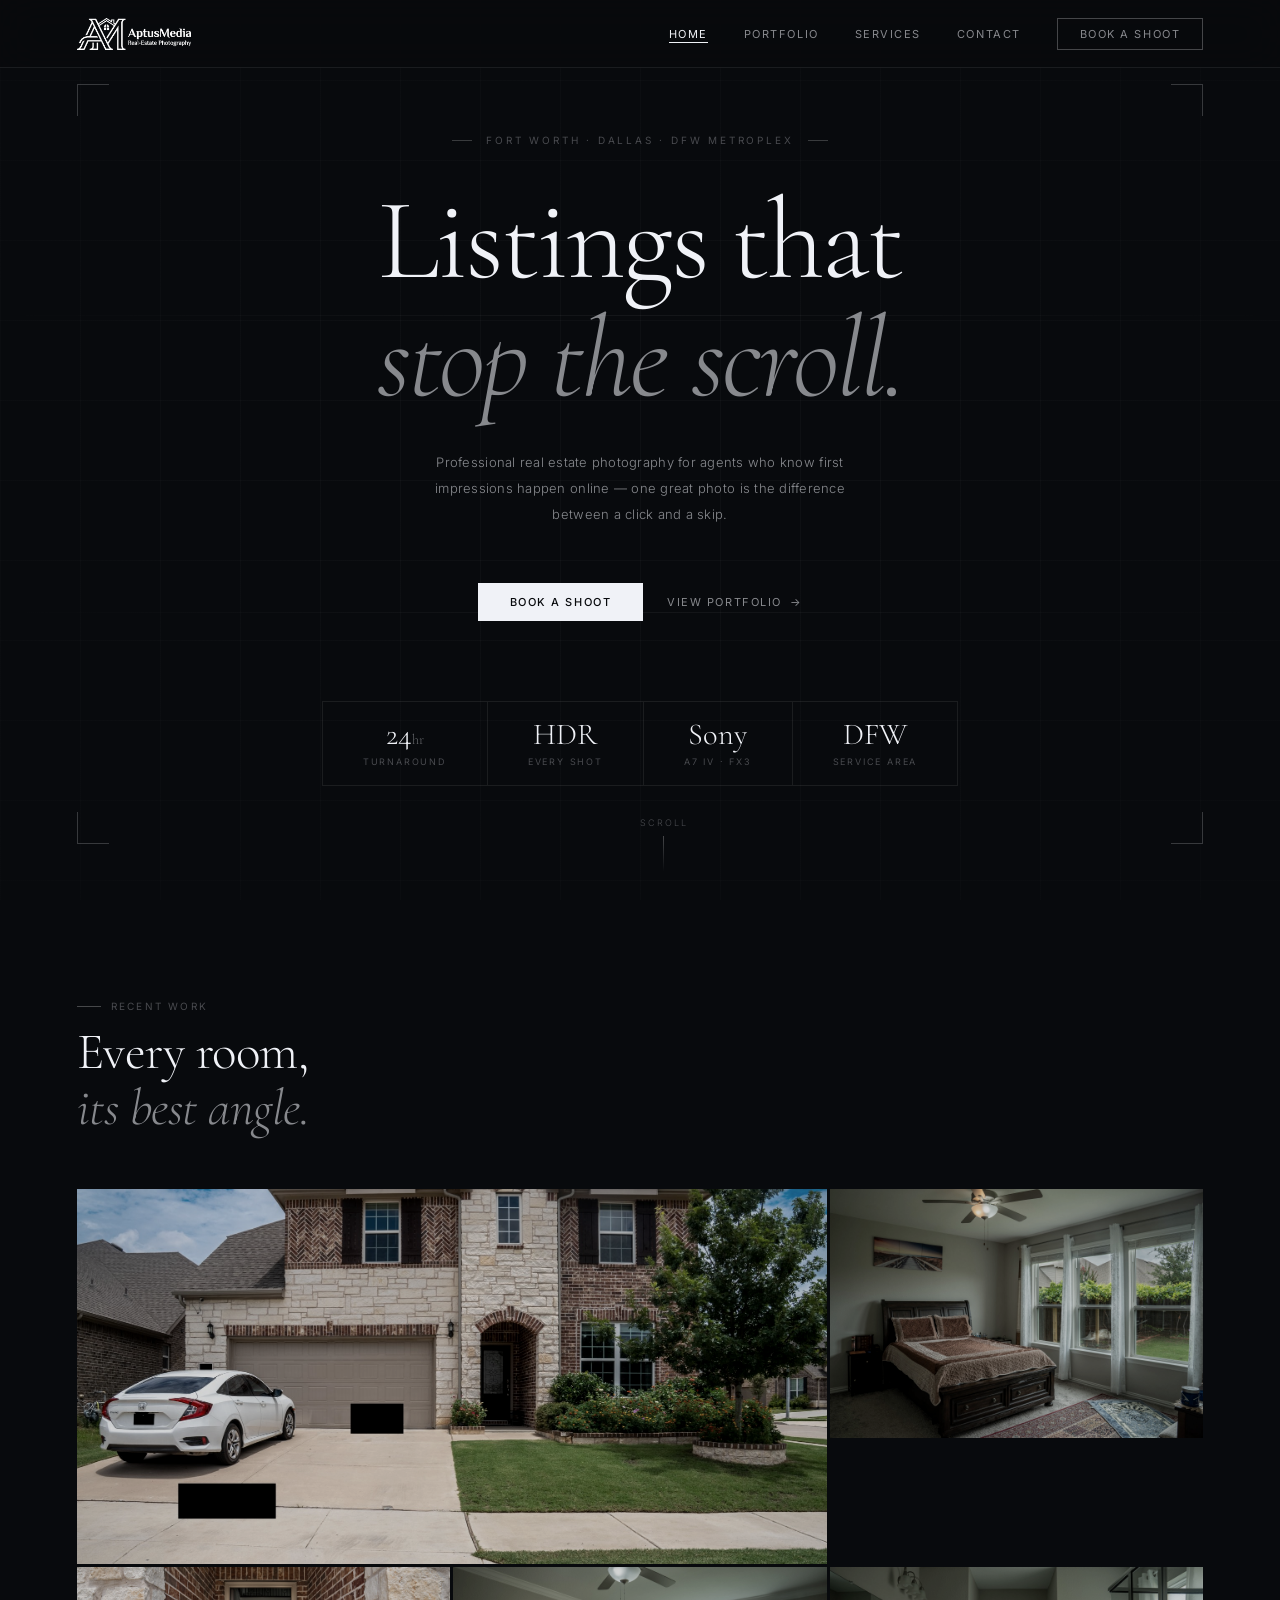
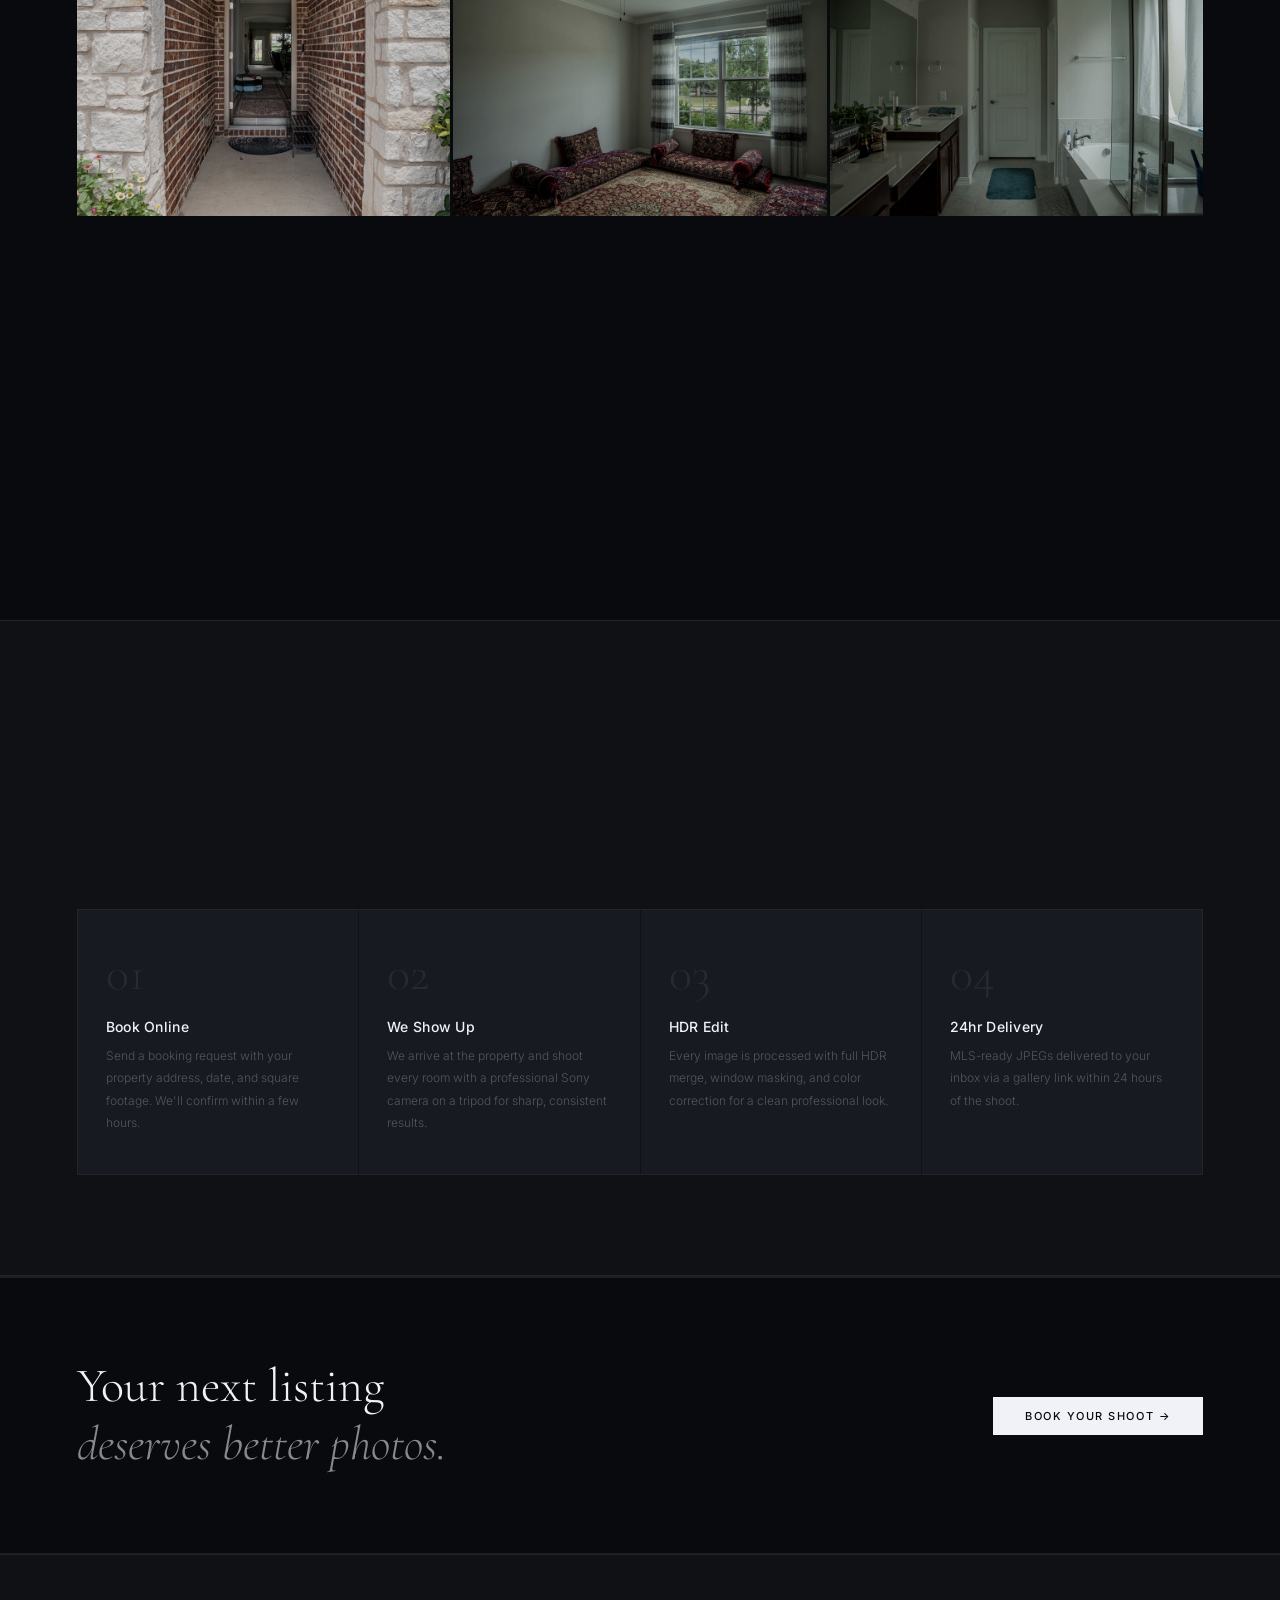
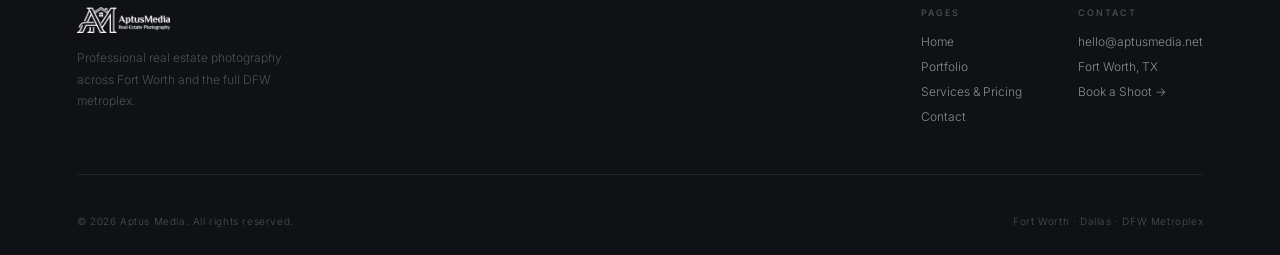
==== commit 93463b24: "Add files via upload" ====
--- a/index.html
+++ b/index.html
@@ -1,203 +1,142 @@
 <!DOCTYPE html>
 <html lang="en">
 <head>
-  <meta charset="UTF-8"/>
-  <meta name="viewport" content="width=device-width, initial-scale=1.0"/>
-  <meta name="description" content="Aptus Media — Professional real estate photography in Fort Worth & the DFW area. Listings that sell faster."/>
-  <title>Aptus Media | Real-Estate Photography · Fort Worth, TX</title>
-  <link rel="stylesheet" href="css/style.css"/>
-  <link rel="icon" type="image/svg+xml" href="data:image/svg+xml,%3Csvg viewBox='0 0 130 110' xmlns='http://www.w3.org/2000/svg'%3E%3Cline x1='4' y1='100' x2='45' y2='10' stroke='%231565c0' stroke-width='5' stroke-linecap='round'/%3E%3Cline x1='45' y1='10' x2='86' y2='100' stroke='%231565c0' stroke-width='5' stroke-linecap='round'/%3E%3Cline x1='20' y1='70' x2='70' y2='70' stroke='%231565c0' stroke-width='4' stroke-linecap='round'/%3E%3Cline x1='86' y1='100' x2='86' y2='10' stroke='%231565c0' stroke-width='5' stroke-linecap='round'/%3E%3Cline x1='86' y1='10' x2='126' y2='100' stroke='%231565c0' stroke-width='5' stroke-linecap='round'/%3E%3C/svg%3E"/>
+<meta charset="UTF-8"/>
+<meta name="viewport" content="width=device-width, initial-scale=1.0"/>
+<meta name="description" content="Aptus Media — Professional real estate photography in Fort Worth & the DFW area. HDR photos delivered in 24 hours."/>
+<title>Aptus Media | Real-Estate Photography · Fort Worth, TX</title>
+<link rel="stylesheet" href="css/style.css"/>
+<link rel="icon" href="images/logo.png"/>
 </head>
 <body>
+<div id="nav-ph"></div>
 
-<div id="nav-placeholder"></div>
+<!-- HERO -->
+<section class="hero">
+  <div class="hero-bg"></div>
+  <div class="hero-vignette"></div>
+  <div class="h-line" style="top:35%"></div>
+  <div class="h-line" style="top:68%"></div>
+  <div class="corner c-tl"></div>
+  <div class="corner c-tr"></div>
+  <div class="corner c-bl"></div>
+  <div class="corner c-br"></div>
 
-<!-- ══════════════════════════════════════
-     HERO
-══════════════════════════════════════ -->
-<section class="hero">
-  <div class="hero-left">
-    <div class="hero-eyebrow">
-      <div class="hero-eyebrow-line"></div>
-      <span>Fort Worth · DFW Metroplex</span>
+  <div class="hero-eyebrow">
+    <div class="eyebrow-dash"></div>
+    Fort Worth · Dallas · DFW Metroplex
+    <div class="eyebrow-dash"></div>
+  </div>
+
+  <h1 class="hero-headline">Listings that<br/><em>stop the scroll.</em></h1>
+
+  <p class="hero-sub">
+    Professional real estate photography for agents who know first impressions happen online — one great photo is the difference between a click and a skip.
+  </p>
+
+  <div class="hero-actions">
+    <a href="pages/contact.html" class="btn-primary">Book a Shoot</a>
+    <a href="#work" class="btn-ghost">View Portfolio <span class="arr">→</span></a>
+  </div>
+
+  <div class="hero-stats">
+    <div class="stat">
+      <div class="stat-num">24<span style="font-size:.9rem;opacity:.4">hr</span></div>
+      <div class="stat-label">Turnaround</div>
     </div>
-
-    <h1 class="hero-headline">
-      Listings that<br/>
-      <em>stop the</em><br/>
-      scroll.
-    </h1>
-
-    <p class="hero-sub">
-      Professional real estate photography for agents and brokers who know that first impressions happen online — and a great photo is the difference between a click and a skip.
-    </p>
-
-    <div class="hero-actions">
-      <a href="pages/contact.html" class="btn-primary">
-        Book a Shoot
-        <svg width="16" height="16" viewBox="0 0 24 24" fill="none" stroke="currentColor" stroke-width="2" stroke-linecap="round" stroke-linejoin="round"><path d="M5 12h14M12 5l7 7-7 7"/></svg>
-      </a>
-      <a href="pages/portfolio.html" class="btn-ghost">
-        View Portfolio
-        <svg width="14" height="14" viewBox="0 0 24 24" fill="none" stroke="currentColor" stroke-width="2" stroke-linecap="round" stroke-linejoin="round"><path d="M5 12h14M12 5l7 7-7 7"/></svg>
-      </a>
+    <div class="stat">
+      <div class="stat-num">HDR</div>
+      <div class="stat-label">Every Shot</div>
     </div>
-
-    <div class="hero-stats">
-      <div>
-        <div class="hero-stat-num">24<span style="font-size:1.4rem; color:var(--blue-light);">hr</span></div>
-        <div class="hero-stat-label">Turnaround</div>
-      </div>
-      <div>
-        <div class="hero-stat-num">HDR</div>
-        <div class="hero-stat-label">Every shot</div>
-      </div>
-      <div>
-        <div class="hero-stat-num">DFW</div>
-        <div class="hero-stat-label">Service area</div>
-      </div>
+    <div class="stat">
+      <div class="stat-num">Sony</div>
+      <div class="stat-label">A7 IV · FX3</div>
+    </div>
+    <div class="stat">
+      <div class="stat-num">DFW</div>
+      <div class="stat-label">Service Area</div>
     </div>
   </div>
 
-  <div class="hero-right">
-    <div class="hero-image-grid">
-      <!-- Replace src with your actual property photos -->
-      <div class="img-cell span-2">
-        <img src="images/hero-1.jpg" alt="Luxury living room — real estate photography Fort Worth" onerror="this.style.background='linear-gradient(135deg,#131720,#1a2030)'; this.style.minHeight='200px';"/>
-      </div>
-      <div class="img-cell">
-        <img src="images/hero-2.jpg" alt="Modern kitchen staging" onerror="this.style.background='linear-gradient(135deg,#0d1017,#131720)'; this.style.minHeight='200px';"/>
-      </div>
-      <div class="img-cell">
-        <img src="images/hero-3.jpg" alt="Exterior twilight shot" onerror="this.style.background='linear-gradient(135deg,#1a2030,#0d1017)'; this.style.minHeight='200px';"/>
-      </div>
+  <div class="scroll-hint">
+    <span>Scroll</span>
+    <div class="scroll-line"></div>
+  </div>
+</section>
+
+<!-- WORK -->
+<section class="section" id="work">
+  <div class="section-eye fade-up"><div class="eye-line"></div><span class="eye-label">Recent Work</span></div>
+  <h2 class="section-title fade-up delay-1">Every room,<br/><em>its best angle.</em></h2>
+  <div class="photo-grid">
+    <div class="photo-item wide">
+      <img src="images/work-1.jpg" alt="Exterior front elevation"/>
+      <div class="photo-overlay"><span class="photo-label">Exterior</span></div>
+    </div>
+    <div class="photo-item">
+      <img src="images/work-2.jpg" alt="Master bedroom"/>
+      <div class="photo-overlay"><span class="photo-label">Master Suite</span></div>
+    </div>
+    <div class="photo-item">
+      <img src="images/hero-3.jpg" alt="Front entrance"/>
+      <div class="photo-overlay"><span class="photo-label">Entry</span></div>
+    </div>
+    <div class="photo-item">
+      <img src="images/work-3.jpg" alt="Sitting room"/>
+      <div class="photo-overlay"><span class="photo-label">Sitting Room</span></div>
+    </div>
+    <div class="photo-item">
+      <img src="images/work-4.jpg" alt="Bathroom"/>
+      <div class="photo-overlay"><span class="photo-label">En-Suite Bath</span></div>
+    </div>
+    <div class="photo-item">
+      <img src="images/work-5.jpg" alt="Lounge"/>
+      <div class="photo-overlay"><span class="photo-label">Lounge</span></div>
+    </div>
+  </div>
+  <div style="text-align:center;margin-top:32px;">
+    <a href="pages/portfolio.html" class="btn-ghost fade-up">Full Portfolio <span class="arr">→</span></a>
+  </div>
+</section>
+
+<!-- PROCESS -->
+<section class="process-wrap">
+  <div class="section-eye fade-up"><div class="eye-line"></div><span class="eye-label">How It Works</span></div>
+  <h2 class="section-title fade-up delay-1">Simple from<br/><em>start to delivered.</em></h2>
+  <div class="process-grid">
+    <div class="process-card">
+      <div class="process-num">01</div>
+      <div class="process-title">Book Online</div>
+      <p class="process-desc">Send a booking request with your property address, date, and square footage. We'll confirm within a few hours.</p>
+    </div>
+    <div class="process-card">
+      <div class="process-num">02</div>
+      <div class="process-title">We Show Up</div>
+      <p class="process-desc">We arrive at the property and shoot every room with a professional Sony camera on a tripod for sharp, consistent results.</p>
+    </div>
+    <div class="process-card">
+      <div class="process-num">03</div>
+      <div class="process-title">HDR Edit</div>
+      <p class="process-desc">Every image is processed with full HDR merge, window masking, and color correction for a clean professional look.</p>
+    </div>
+    <div class="process-card">
+      <div class="process-num">04</div>
+      <div class="process-title">24hr Delivery</div>
+      <p class="process-desc">MLS-ready JPEGs delivered to your inbox via a gallery link within 24 hours of the shoot.</p>
     </div>
   </div>
 </section>
 
-<!-- ══════════════════════════════════════
-     FEATURED WORK
-══════════════════════════════════════ -->
-<section class="work-strip">
-  <div class="section-header">
-    <div>
-      <div class="section-eyebrow">
-        <div class="section-eyebrow-line"></div>
-        <span>Recent Work</span>
-      </div>
-      <h2 class="section-title">Every room,<br/><em>its best angle.</em></h2>
-    </div>
-    <a href="pages/portfolio.html" class="btn-ghost fade-up">
-      Full Portfolio
-      <svg width="14" height="14" viewBox="0 0 24 24" fill="none" stroke="currentColor" stroke-width="2" stroke-linecap="round" stroke-linejoin="round"><path d="M5 12h14M12 5l7 7-7 7"/></svg>
-    </a>
-  </div>
-
-  <div class="work-grid">
-    <div class="work-card featured fade-up">
-      <img src="images/work-1.jpg" alt="Open-plan living and dining" onerror="this.style.background='linear-gradient(135deg,#131720,#1565c0,#131720)'; this.style.minHeight='260px'; this.alt='';"/>
-      <div class="work-card-overlay"><span class="work-card-label">Living Room</span></div>
-    </div>
-    <div class="work-card fade-up">
-      <img src="images/work-2.jpg" alt="Master bedroom" onerror="this.style.background='linear-gradient(135deg,#0d1017,#1a2030)'; this.style.minHeight='260px'; this.alt='';"/>
-      <div class="work-card-overlay"><span class="work-card-label">Master Suite</span></div>
-    </div>
-    <div class="work-card fade-up">
-      <img src="images/work-3.jpg" alt="Modern kitchen" onerror="this.style.background='linear-gradient(135deg,#131720,#0d1017)'; this.style.minHeight='260px'; this.alt='';"/>
-      <div class="work-card-overlay"><span class="work-card-label">Kitchen</span></div>
-    </div>
-    <div class="work-card fade-up">
-      <img src="images/work-4.jpg" alt="Exterior front elevation" onerror="this.style.background='linear-gradient(135deg,#1a2030,#131720)'; this.style.minHeight='260px'; this.alt='';"/>
-      <div class="work-card-overlay"><span class="work-card-label">Exterior</span></div>
-    </div>
-    <div class="work-card fade-up">
-      <img src="images/work-5.jpg" alt="Bathroom detail" onerror="this.style.background='linear-gradient(135deg,#0d1017,#131720)'; this.style.minHeight='260px'; this.alt='';"/>
-      <div class="work-card-overlay"><span class="work-card-label">Bathroom</span></div>
-    </div>
-  </div>
-</section>
-
-<!-- ══════════════════════════════════════
-     PROCESS
-══════════════════════════════════════ -->
-<section class="process">
-  <div class="section-header">
-    <div>
-      <div class="section-eyebrow">
-        <div class="section-eyebrow-line"></div>
-        <span>How It Works</span>
-      </div>
-      <h2 class="section-title">Simple from<br/><em>start to delivered.</em></h2>
-    </div>
-  </div>
-
-  <div class="process-grid">
-    <div class="process-item fade-up">
-      <div class="process-num">01</div>
-      <div class="process-title">Book Online</div>
-      <p class="process-desc">Choose your package, pick a date, and fill in the property details. No back-and-forth — your slot is confirmed instantly.</p>
-    </div>
-    <div class="process-item fade-up">
-      <div class="process-num">02</div>
-      <div class="process-title">We Show Up</div>
-      <p class="process-desc">Arrive 30 minutes early, stage and light every room, and shoot with professional Sony equipment. You don't need to be there.</p>
-    </div>
-    <div class="process-item fade-up">
-      <div class="process-num">03</div>
-      <div class="process-title">HDR Edit</div>
-      <p class="process-desc">Every image goes through a full HDR merge, window masking, and color correction pass — not just a quick filter.</p>
-    </div>
-    <div class="process-item fade-up">
-      <div class="process-num">04</div>
-      <div class="process-title">Delivered in 24hr</div>
-      <p class="process-desc">MLS-ready JPEGs land in your inbox via a branded gallery link. Download, share, and list — same day if you need it.</p>
-    </div>
-  </div>
-</section>
-
-<!-- ══════════════════════════════════════
-     TESTIMONIAL
-══════════════════════════════════════ -->
-<section class="testimonial">
-  <div class="fade-up">
-    <blockquote class="testimonial-quote">
-      "The photos went live on a Friday morning. We had three offers by Sunday. I credit the photography — every room looked magazine-ready."
-    </blockquote>
-    <div class="testimonial-author">Sarah M. · Keller Williams, Fort Worth</div>
-  </div>
-
-  <div class="testimonial-right fade-up">
-    <img class="testimonial-image" src="images/testimonial.jpg" alt="Beautifully staged dining room" onerror="this.style.background='linear-gradient(135deg,#131720,#1a2030)'; this.style.minHeight='340px';"/>
-    <div class="testimonial-badge">
-      <div class="testimonial-badge-num">24<span style="font-size:1rem;">hr</span></div>
-      <div class="testimonial-badge-text">Delivery<br/>Guarantee</div>
-    </div>
-  </div>
-</section>
-
-<!-- ══════════════════════════════════════
-     CTA BANNER
-══════════════════════════════════════ -->
+<!-- CTA -->
 <div class="divider"></div>
-<section class="cta-banner">
-  <h2 class="cta-banner-text fade-up">
-    Your next listing<br/>
-    <em>deserves better photos.</em>
-  </h2>
-  <a href="pages/contact.html" class="btn-primary fade-up">
-    Book Your Shoot
-    <svg width="16" height="16" viewBox="0 0 24 24" fill="none" stroke="currentColor" stroke-width="2" stroke-linecap="round" stroke-linejoin="round"><path d="M5 12h14M12 5l7 7-7 7"/></svg>
-  </a>
+<section class="cta-wrap">
+  <h2 class="cta-text fade-up">Your next listing<br/><em>deserves better photos.</em></h2>
+  <a href="pages/contact.html" class="btn-primary fade-up delay-1">Book Your Shoot →</a>
 </section>
 <div class="divider"></div>
 
-<div id="footer-placeholder"></div>
-
-<script src="js/components.js"></script>
-<script>
-  renderNavIndex('home');
-  renderFooter('.');
-  initScrollAnimations();
-</script>
+<div id="footer-ph"></div>
+<script src="js/main.js"></script>
+<script>renderNav('home','.');renderFooter('.');initAnimations();</script>
 </body>
 </html>
--- a/css/style.css
+++ b/css/style.css
@@ -1,1222 +1,264 @@
-/* ============================================
-   APTUS MEDIA — Global Stylesheet
-   Dark professional | Blue accent #1565c0
-   ============================================ */
-
-@import url('https://fonts.googleapis.com/css2?family=Cormorant+Garamond:wght@300;400;500;600&family=Inter:wght@300;400;500;600&family=Inter+Tight:wght@400;500;600;700&display=swap');
-
-:root {
-  --black:       #080a0e;
-  --dark:        #0d1017;
-  --dark-2:      #131720;
-  --dark-3:      #1a2030;
-  --border:      rgba(255,255,255,0.07);
-  --blue:        #1565c0;
-  --blue-light:  #1e7de8;
-  --blue-glow:   rgba(21,101,192,0.15);
-  --white:       #f4f6fa;
-  --white-dim:   rgba(244,246,250,0.6);
-  --white-muted: rgba(244,246,250,0.35);
-  --font-display: 'Cormorant Garamond', Georgia, serif;
-  --font-body:    'Inter', system-ui, sans-serif;
-  --font-tight:   'Inter Tight', system-ui, sans-serif;
-}
-
-*, *::before, *::after { box-sizing: border-box; margin: 0; padding: 0; }
-
-html { scroll-behavior: smooth; font-size: 16px; }
-
-body {
-  background: var(--black);
-  color: var(--white);
-  font-family: var(--font-body);
-  font-weight: 300;
-  line-height: 1.7;
-  -webkit-font-smoothing: antialiased;
-  overflow-x: hidden;
-}
-
-img { display: block; max-width: 100%; }
-a { color: inherit; text-decoration: none; }
-ul { list-style: none; }
-
-/* ── SCROLLBAR ── */
-::-webkit-scrollbar { width: 4px; }
-::-webkit-scrollbar-track { background: var(--dark); }
-::-webkit-scrollbar-thumb { background: var(--blue); border-radius: 2px; }
-
-/* ── SELECTION ── */
-::selection { background: var(--blue); color: #fff; }
-
-/* ============================================
-   NAVIGATION
-   ============================================ */
-.nav {
-  position: fixed;
-  top: 0; left: 0; right: 0;
-  z-index: 1000;
-  padding: 0 5vw;
-  height: 72px;
-  display: flex;
-  align-items: center;
-  justify-content: space-between;
-  background: rgba(8,10,14,0.85);
-  backdrop-filter: blur(16px);
-  -webkit-backdrop-filter: blur(16px);
-  border-bottom: 1px solid var(--border);
-  transition: all 0.3s ease;
-}
-
-.nav.scrolled {
-  height: 60px;
-  background: rgba(8,10,14,0.97);
-}
-
-.nav-logo {
-  display: flex;
-  align-items: center;
-  gap: 10px;
-}
-
-.nav-logo svg { width: 38px; height: 38px; }
-
-.nav-logo-text {
-  display: flex;
-  flex-direction: column;
-  line-height: 1;
-}
-
-.nav-logo-name {
-  font-family: var(--font-tight);
-  font-size: 15px;
-  font-weight: 600;
-  letter-spacing: 0.04em;
-}
-
-.nav-logo-name span { color: var(--blue-light); }
-
-.nav-logo-tag {
-  font-size: 9px;
-  font-weight: 400;
-  letter-spacing: 0.18em;
-  color: var(--white-muted);
-  text-transform: uppercase;
-  margin-top: 3px;
-}
-
-.nav-links {
-  display: flex;
-  align-items: center;
-  gap: 36px;
-}
-
-.nav-links a {
-  font-size: 12px;
-  font-weight: 500;
-  letter-spacing: 0.12em;
-  text-transform: uppercase;
-  color: var(--white-dim);
-  transition: color 0.2s;
-  position: relative;
-}
-
-.nav-links a::after {
-  content: '';
-  position: absolute;
-  bottom: -3px; left: 0;
-  width: 0; height: 1px;
-  background: var(--blue-light);
-  transition: width 0.3s ease;
-}
-
-.nav-links a:hover,
-.nav-links a.active { color: var(--white); }
-.nav-links a:hover::after,
-.nav-links a.active::after { width: 100%; }
-
-.nav-cta {
-  font-size: 12px;
-  font-weight: 500;
-  letter-spacing: 0.1em;
-  text-transform: uppercase;
-  padding: 9px 22px;
-  border: 1px solid var(--blue);
-  color: var(--white) !important;
-  background: transparent;
-  cursor: pointer;
-  transition: all 0.25s;
-}
-
-.nav-cta:hover {
-  background: var(--blue);
-  border-color: var(--blue);
-}
-
-.nav-cta::after { display: none !important; }
-
-.nav-hamburger {
-  display: none;
-  flex-direction: column;
-  gap: 5px;
-  cursor: pointer;
-  padding: 4px;
-}
-
-.nav-hamburger span {
-  display: block;
-  width: 24px; height: 1.5px;
-  background: var(--white);
-  transition: all 0.3s;
-}
-
-/* ============================================
-   HERO — INDEX PAGE
-   ============================================ */
-.hero {
-  min-height: 100vh;
-  display: grid;
-  grid-template-columns: 1fr 1fr;
-  position: relative;
-  overflow: hidden;
-}
-
-.hero-left {
-  display: flex;
-  flex-direction: column;
-  justify-content: center;
-  padding: 120px 5vw 80px 7vw;
-  position: relative;
-  z-index: 2;
-}
-
-.hero-eyebrow {
-  display: flex;
-  align-items: center;
-  gap: 12px;
-  margin-bottom: 28px;
-}
-
-.hero-eyebrow-line {
-  width: 40px; height: 1px;
-  background: var(--blue);
-}
-
-.hero-eyebrow span {
-  font-size: 10px;
-  font-weight: 500;
-  letter-spacing: 0.22em;
-  text-transform: uppercase;
-  color: var(--blue-light);
-}
-
-.hero-headline {
-  font-family: var(--font-display);
-  font-size: clamp(3.2rem, 5.5vw, 5.8rem);
-  font-weight: 300;
-  line-height: 1.07;
-  letter-spacing: -0.01em;
-  margin-bottom: 28px;
-}
-
-.hero-headline em {
-  font-style: italic;
-  color: var(--white-dim);
-}
-
-.hero-sub {
-  font-size: 14px;
-  font-weight: 300;
-  color: var(--white-dim);
-  max-width: 380px;
-  line-height: 1.8;
-  margin-bottom: 48px;
-  letter-spacing: 0.01em;
-}
-
-.hero-actions {
-  display: flex;
-  align-items: center;
-  gap: 24px;
-}
-
-.btn-primary {
-  display: inline-flex;
-  align-items: center;
-  gap: 10px;
-  padding: 14px 32px;
-  background: var(--blue);
-  color: #fff;
-  font-size: 12px;
-  font-weight: 500;
-  letter-spacing: 0.12em;
-  text-transform: uppercase;
-  cursor: pointer;
-  border: none;
-  transition: all 0.25s;
-  position: relative;
-  overflow: hidden;
-}
-
-.btn-primary::before {
-  content: '';
-  position: absolute;
-  inset: 0;
-  background: rgba(255,255,255,0.1);
-  opacity: 0;
-  transition: opacity 0.2s;
-}
-
-.btn-primary:hover::before { opacity: 1; }
-.btn-primary:hover { transform: translateY(-1px); box-shadow: 0 8px 30px rgba(21,101,192,0.4); }
-
-.btn-ghost {
-  display: inline-flex;
-  align-items: center;
-  gap: 8px;
-  font-size: 12px;
-  font-weight: 500;
-  letter-spacing: 0.12em;
-  text-transform: uppercase;
-  color: var(--white-dim);
-  cursor: pointer;
-  transition: color 0.2s;
-  border: none;
-  background: none;
-  padding: 0;
-}
-
-.btn-ghost:hover { color: var(--white); }
-
-.btn-ghost svg { transition: transform 0.2s; }
-.btn-ghost:hover svg { transform: translateX(4px); }
-
-.hero-stats {
-  display: flex;
-  gap: 40px;
-  margin-top: 64px;
-  padding-top: 40px;
-  border-top: 1px solid var(--border);
-}
-
-.hero-stat-num {
-  font-family: var(--font-display);
-  font-size: 2.4rem;
-  font-weight: 400;
-  line-height: 1;
-  margin-bottom: 4px;
-}
-
-.hero-stat-label {
-  font-size: 10px;
-  font-weight: 400;
-  letter-spacing: 0.15em;
-  text-transform: uppercase;
-  color: var(--white-muted);
-}
-
-.hero-right {
-  position: relative;
-  overflow: hidden;
-}
-
-.hero-image-grid {
-  position: absolute;
-  inset: 0;
-  display: grid;
-  grid-template-columns: 1fr 1fr;
-  grid-template-rows: 1fr 1fr;
-  gap: 3px;
-}
-
-.hero-image-grid .img-cell {
-  overflow: hidden;
-  position: relative;
-}
-
-.hero-image-grid .img-cell img {
-  width: 100%;
-  height: 100%;
-  object-fit: cover;
-  transition: transform 0.8s ease;
-  filter: brightness(0.75) saturate(0.85);
-}
-
-.hero-image-grid .img-cell:hover img { transform: scale(1.04); }
-
-.hero-image-grid .img-cell.span-2 {
-  grid-row: span 2;
-}
-
-/* Blue overlay strip on hero right */
-.hero-right::before {
-  content: '';
-  position: absolute;
-  top: 0; left: 0;
-  width: 3px; height: 100%;
-  background: linear-gradient(to bottom, transparent, var(--blue), transparent);
-  z-index: 3;
-}
-
-/* ============================================
-   FEATURED WORK STRIP (Homepage)
-   ============================================ */
-.work-strip {
-  padding: 100px 7vw;
-  position: relative;
-}
-
-.section-header {
-  display: flex;
-  align-items: flex-end;
-  justify-content: space-between;
-  margin-bottom: 52px;
-}
-
-.section-eyebrow {
-  display: flex;
-  align-items: center;
-  gap: 10px;
-  margin-bottom: 12px;
-}
-
-.section-eyebrow-line {
-  width: 28px; height: 1px;
-  background: var(--blue);
-}
-
-.section-eyebrow span {
-  font-size: 10px;
-  font-weight: 500;
-  letter-spacing: 0.2em;
-  text-transform: uppercase;
-  color: var(--blue-light);
-}
-
-.section-title {
-  font-family: var(--font-display);
-  font-size: clamp(2rem, 3.5vw, 3.2rem);
-  font-weight: 300;
-  line-height: 1.1;
-  letter-spacing: -0.01em;
-}
-
-.section-title em { font-style: italic; color: var(--white-dim); }
-
-.work-grid {
-  display: grid;
-  grid-template-columns: repeat(3, 1fr);
-  gap: 3px;
-}
-
-.work-card {
-  position: relative;
-  overflow: hidden;
-  aspect-ratio: 4/3;
-  cursor: pointer;
-}
-
-.work-card img {
-  width: 100%;
-  height: 100%;
-  object-fit: cover;
-  transition: transform 0.7s cubic-bezier(0.25,0.46,0.45,0.94);
-  filter: brightness(0.8) saturate(0.8);
-}
-
-.work-card:hover img {
-  transform: scale(1.06);
-  filter: brightness(0.6) saturate(0.7);
-}
-
-.work-card-overlay {
-  position: absolute;
-  inset: 0;
-  background: linear-gradient(to top, rgba(8,10,14,0.9) 0%, transparent 60%);
-  opacity: 0;
-  transition: opacity 0.4s;
-  display: flex;
-  align-items: flex-end;
-  padding: 24px;
-}
-
-.work-card:hover .work-card-overlay { opacity: 1; }
-
-.work-card-label {
-  font-size: 11px;
-  font-weight: 500;
-  letter-spacing: 0.15em;
-  text-transform: uppercase;
-  color: var(--white-dim);
-}
-
-.work-card.featured {
-  grid-column: span 2;
-  aspect-ratio: 16/9;
-}
-
-/* ============================================
-   PROCESS SECTION (Homepage)
-   ============================================ */
-.process {
-  padding: 100px 7vw;
-  background: var(--dark-2);
-  border-top: 1px solid var(--border);
-  border-bottom: 1px solid var(--border);
-}
-
-.process-grid {
-  display: grid;
-  grid-template-columns: repeat(4, 1fr);
-  gap: 2px;
-  margin-top: 52px;
-}
-
-.process-item {
-  padding: 40px 32px;
-  background: var(--dark-3);
-  border: 1px solid var(--border);
-  position: relative;
-  overflow: hidden;
-  transition: background 0.3s;
-}
-
-.process-item:hover { background: rgba(21,101,192,0.06); }
-
-.process-item::before {
-  content: '';
-  position: absolute;
-  top: 0; left: 0;
-  width: 100%; height: 2px;
-  background: var(--blue);
-  transform: scaleX(0);
-  transform-origin: left;
-  transition: transform 0.4s ease;
-}
-
-.process-item:hover::before { transform: scaleX(1); }
-
-.process-num {
-  font-family: var(--font-display);
-  font-size: 3.5rem;
-  font-weight: 300;
-  color: rgba(21,101,192,0.2);
-  line-height: 1;
-  margin-bottom: 20px;
-}
-
-.process-title {
-  font-family: var(--font-tight);
-  font-size: 15px;
-  font-weight: 600;
-  margin-bottom: 10px;
-  letter-spacing: 0.02em;
-}
-
-.process-desc {
-  font-size: 13px;
-  color: var(--white-muted);
-  line-height: 1.7;
-}
-
-/* ============================================
-   TESTIMONIAL (Homepage)
-   ============================================ */
-.testimonial {
-  padding: 100px 7vw;
-  display: grid;
-  grid-template-columns: 1fr 1fr;
-  gap: 80px;
-  align-items: center;
-}
-
-.testimonial-quote {
-  font-family: var(--font-display);
-  font-size: clamp(1.6rem, 2.5vw, 2.2rem);
-  font-weight: 300;
-  line-height: 1.4;
-  font-style: italic;
-  color: var(--white);
-  position: relative;
-  padding-left: 28px;
-  border-left: 2px solid var(--blue);
-}
-
-.testimonial-author {
-  margin-top: 28px;
-  padding-left: 28px;
-  font-size: 12px;
-  font-weight: 500;
-  letter-spacing: 0.12em;
-  text-transform: uppercase;
-  color: var(--white-muted);
-}
-
-.testimonial-right { position: relative; }
-
-.testimonial-image {
-  width: 100%;
-  aspect-ratio: 4/3;
-  object-fit: cover;
-  filter: brightness(0.8) saturate(0.8);
-}
-
-.testimonial-badge {
-  position: absolute;
-  bottom: -20px; right: -20px;
-  width: 120px; height: 120px;
-  background: var(--blue);
-  display: flex;
-  flex-direction: column;
-  align-items: center;
-  justify-content: center;
-  text-align: center;
-}
-
-.testimonial-badge-num {
-  font-family: var(--font-display);
-  font-size: 2.2rem;
-  font-weight: 400;
-  line-height: 1;
-}
-
-.testimonial-badge-text {
-  font-size: 9px;
-  font-weight: 500;
-  letter-spacing: 0.12em;
-  text-transform: uppercase;
-  margin-top: 4px;
-  line-height: 1.3;
-}
-
-/* ============================================
-   CTA BANNER
-   ============================================ */
-.cta-banner {
-  padding: 80px 7vw;
-  background: var(--dark-2);
-  border-top: 1px solid var(--border);
-  display: flex;
-  align-items: center;
-  justify-content: space-between;
-  gap: 40px;
-}
-
-.cta-banner-text {
-  font-family: var(--font-display);
-  font-size: clamp(1.8rem, 3vw, 2.8rem);
-  font-weight: 300;
-  line-height: 1.2;
-}
-
-.cta-banner-text em { font-style: italic; color: var(--white-dim); }
-
-/* ============================================
-   FOOTER
-   ============================================ */
-.footer {
-  padding: 60px 7vw 32px;
-  background: var(--dark);
-  border-top: 1px solid var(--border);
-}
-
-.footer-top {
-  display: grid;
-  grid-template-columns: 2fr 1fr 1fr;
-  gap: 60px;
-  padding-bottom: 48px;
-  border-bottom: 1px solid var(--border);
-  margin-bottom: 32px;
-}
-
-.footer-brand p {
-  font-size: 13px;
-  color: var(--white-muted);
-  line-height: 1.8;
-  max-width: 300px;
-  margin-top: 16px;
-}
-
-.footer-col-title {
-  font-size: 10px;
-  font-weight: 500;
-  letter-spacing: 0.2em;
-  text-transform: uppercase;
-  color: var(--white-muted);
-  margin-bottom: 20px;
-}
-
-.footer-col a {
-  display: block;
-  font-size: 13px;
-  color: var(--white-dim);
-  margin-bottom: 10px;
-  transition: color 0.2s;
-}
-
-.footer-col a:hover { color: var(--white); }
-
-.footer-bottom {
-  display: flex;
-  align-items: center;
-  justify-content: space-between;
-  font-size: 11px;
-  color: var(--white-muted);
-  letter-spacing: 0.05em;
-}
-
-/* ============================================
-   PORTFOLIO PAGE
-   ============================================ */
-.page-hero {
-  padding: 160px 7vw 80px;
-  position: relative;
-}
-
-.page-hero-bg {
-  position: absolute;
-  inset: 0;
-  background: radial-gradient(ellipse at 70% 50%, rgba(21,101,192,0.08) 0%, transparent 70%);
-  pointer-events: none;
-}
-
-.page-hero-eyebrow {
-  display: flex;
-  align-items: center;
-  gap: 10px;
-  margin-bottom: 16px;
-}
-
-.page-hero-title {
-  font-family: var(--font-display);
-  font-size: clamp(3rem, 6vw, 6rem);
-  font-weight: 300;
-  line-height: 1.05;
-  letter-spacing: -0.02em;
-  margin-bottom: 20px;
-}
-
-.page-hero-sub {
-  font-size: 14px;
-  color: var(--white-dim);
-  max-width: 460px;
-  line-height: 1.8;
-}
-
-/* Filter bar */
-.filter-bar {
-  padding: 0 7vw 52px;
-  display: flex;
-  gap: 4px;
-}
-
-.filter-btn {
-  padding: 8px 20px;
-  font-size: 11px;
-  font-weight: 500;
-  letter-spacing: 0.12em;
-  text-transform: uppercase;
-  border: 1px solid var(--border);
-  background: none;
-  color: var(--white-muted);
-  cursor: pointer;
-  transition: all 0.2s;
-}
-
-.filter-btn:hover,
-.filter-btn.active {
-  border-color: var(--blue);
-  color: var(--white);
-  background: rgba(21,101,192,0.1);
-}
-
-/* Masonry portfolio grid */
-.portfolio-grid {
-  padding: 0 7vw 100px;
-  columns: 3;
-  column-gap: 3px;
-}
-
-.portfolio-item {
-  break-inside: avoid;
-  margin-bottom: 3px;
-  position: relative;
-  overflow: hidden;
-  cursor: pointer;
-}
-
-.portfolio-item img {
-  width: 100%;
-  height: auto;
-  display: block;
-  transition: transform 0.7s cubic-bezier(0.25,0.46,0.45,0.94);
-  filter: brightness(0.85) saturate(0.85);
-}
-
-.portfolio-item:hover img {
-  transform: scale(1.04);
-  filter: brightness(0.65) saturate(0.7);
-}
-
-.portfolio-item-overlay {
-  position: absolute;
-  inset: 0;
-  display: flex;
-  align-items: center;
-  justify-content: center;
-  opacity: 0;
-  transition: opacity 0.3s;
-}
-
-.portfolio-item:hover .portfolio-item-overlay { opacity: 1; }
-
-.portfolio-item-overlay svg {
-  width: 36px; height: 36px;
-  color: white;
-  opacity: 0.8;
-}
-
-/* Lightbox */
-.lightbox {
-  position: fixed;
-  inset: 0;
-  background: rgba(8,10,14,0.97);
-  z-index: 2000;
-  display: none;
-  align-items: center;
-  justify-content: center;
-  padding: 40px;
-}
-
-.lightbox.open { display: flex; }
-
-.lightbox img {
-  max-width: 90vw;
-  max-height: 85vh;
-  object-fit: contain;
-}
-
-.lightbox-close {
-  position: absolute;
-  top: 24px; right: 32px;
-  font-size: 28px;
-  cursor: pointer;
-  color: var(--white-dim);
-  background: none;
-  border: none;
-  transition: color 0.2s;
-  line-height: 1;
-}
-
-.lightbox-close:hover { color: var(--white); }
-
-/* ============================================
-   SERVICES PAGE
-   ============================================ */
-.services-grid {
-  padding: 0 7vw 80px;
-  display: grid;
-  grid-template-columns: repeat(3, 1fr);
-  gap: 2px;
-}
-
-.service-card {
-  padding: 48px 36px;
-  background: var(--dark-2);
-  border: 1px solid var(--border);
-  position: relative;
-  overflow: hidden;
-  transition: background 0.3s;
-}
-
-.service-card:hover { background: rgba(21,101,192,0.05); }
-
-.service-card.featured {
-  background: var(--blue);
-  border-color: var(--blue);
-}
-
-.service-card.featured:hover { background: var(--blue-light); }
-
-.service-card::after {
-  content: '';
-  position: absolute;
-  bottom: 0; right: 0;
-  width: 80px; height: 80px;
-  background: radial-gradient(circle, rgba(21,101,192,0.15), transparent);
-  pointer-events: none;
-}
-
-.service-card.featured::after { display: none; }
-
-.service-icon {
-  width: 44px; height: 44px;
-  margin-bottom: 28px;
-  color: var(--blue-light);
-}
-
-.service-card.featured .service-icon { color: rgba(255,255,255,0.8); }
-
-.service-badge {
-  font-size: 9px;
-  font-weight: 600;
-  letter-spacing: 0.2em;
-  text-transform: uppercase;
-  color: var(--blue-light);
-  margin-bottom: 10px;
-}
-
-.service-card.featured .service-badge { color: rgba(255,255,255,0.7); }
-
-.service-name {
-  font-family: var(--font-tight);
-  font-size: 20px;
-  font-weight: 600;
-  margin-bottom: 12px;
-  letter-spacing: -0.01em;
-}
-
-.service-desc {
-  font-size: 13px;
-  color: var(--white-muted);
-  line-height: 1.8;
-  margin-bottom: 28px;
-}
-
-.service-card.featured .service-desc { color: rgba(255,255,255,0.75); }
-
-.service-price {
-  font-family: var(--font-display);
-  font-size: 2.4rem;
-  font-weight: 400;
-  line-height: 1;
-  margin-bottom: 4px;
-}
-
-.service-price-note {
-  font-size: 11px;
-  color: var(--white-muted);
-  letter-spacing: 0.08em;
-  margin-bottom: 28px;
-}
-
-.service-card.featured .service-price-note { color: rgba(255,255,255,0.6); }
-
-.service-includes {
-  border-top: 1px solid var(--border);
-  padding-top: 24px;
-}
-
-.service-card.featured .service-includes { border-color: rgba(255,255,255,0.2); }
-
-.service-includes li {
-  display: flex;
-  align-items: flex-start;
-  gap: 10px;
-  font-size: 13px;
-  color: var(--white-dim);
-  margin-bottom: 10px;
-}
-
-.service-card.featured .service-includes li { color: rgba(255,255,255,0.85); }
-
-.service-includes li::before {
-  content: '';
-  width: 14px; height: 14px;
-  border-radius: 50%;
-  background: var(--blue);
-  flex-shrink: 0;
-  margin-top: 3px;
-}
-
-.service-card.featured .service-includes li::before { background: rgba(255,255,255,0.3); }
-
-/* Add-ons */
-.addons {
-  padding: 80px 7vw;
-  background: var(--dark-2);
-  border-top: 1px solid var(--border);
-}
-
-.addons-grid {
-  display: grid;
-  grid-template-columns: repeat(4, 1fr);
-  gap: 2px;
-  margin-top: 48px;
-}
-
-.addon-item {
-  padding: 28px 24px;
-  background: var(--dark-3);
-  border: 1px solid var(--border);
-  transition: border-color 0.2s;
-}
-
-.addon-item:hover { border-color: var(--blue); }
-
-.addon-name {
-  font-size: 14px;
-  font-weight: 500;
-  margin-bottom: 6px;
-}
-
-.addon-desc {
-  font-size: 12px;
-  color: var(--white-muted);
-  line-height: 1.6;
-  margin-bottom: 14px;
-}
-
-.addon-price {
-  font-family: var(--font-display);
-  font-size: 1.4rem;
-  font-weight: 400;
-  color: var(--blue-light);
-}
-
-/* ============================================
-   CONTACT PAGE
-   ============================================ */
-.contact-layout {
-  padding: 0 7vw 100px;
-  display: grid;
-  grid-template-columns: 1fr 1.4fr;
-  gap: 80px;
-}
-
-.contact-info-title {
-  font-family: var(--font-display);
-  font-size: clamp(1.6rem, 2.5vw, 2.2rem);
-  font-weight: 300;
-  line-height: 1.3;
-  margin-bottom: 28px;
-}
-
-.contact-detail {
-  display: flex;
-  align-items: flex-start;
-  gap: 14px;
-  margin-bottom: 24px;
-}
-
-.contact-detail-icon {
-  width: 36px; height: 36px;
-  background: var(--dark-3);
-  border: 1px solid var(--border);
-  display: flex;
-  align-items: center;
-  justify-content: center;
-  flex-shrink: 0;
-}
-
-.contact-detail-icon svg { width: 16px; height: 16px; color: var(--blue-light); }
-
-.contact-detail-label {
-  font-size: 10px;
-  font-weight: 500;
-  letter-spacing: 0.15em;
-  text-transform: uppercase;
-  color: var(--white-muted);
-  margin-bottom: 3px;
-}
-
-.contact-detail-value {
-  font-size: 14px;
-  color: var(--white-dim);
-}
-
-.response-badge {
-  margin-top: 40px;
-  padding: 20px 24px;
-  background: rgba(21,101,192,0.08);
-  border: 1px solid rgba(21,101,192,0.2);
-  border-left: 2px solid var(--blue);
-}
-
-.response-badge p {
-  font-size: 13px;
-  color: var(--white-dim);
-  line-height: 1.7;
-}
-
-/* Contact form */
-.contact-form {
-  background: var(--dark-2);
-  border: 1px solid var(--border);
-  padding: 48px 40px;
-}
-
-.form-row {
-  display: grid;
-  grid-template-columns: 1fr 1fr;
-  gap: 16px;
-}
-
-.form-group { margin-bottom: 20px; }
-
-.form-label {
-  display: block;
-  font-size: 10px;
-  font-weight: 500;
-  letter-spacing: 0.15em;
-  text-transform: uppercase;
-  color: var(--white-muted);
-  margin-bottom: 8px;
-}
-
-.form-input,
-.form-select,
-.form-textarea {
-  width: 100%;
-  background: var(--dark-3);
-  border: 1px solid var(--border);
-  color: var(--white);
-  font-family: var(--font-body);
-  font-size: 14px;
-  font-weight: 300;
-  padding: 13px 16px;
-  outline: none;
-  transition: border-color 0.2s;
-  -webkit-appearance: none;
-  appearance: none;
-}
-
-.form-input:focus,
-.form-select:focus,
-.form-textarea:focus {
-  border-color: var(--blue);
-}
-
-.form-input::placeholder,
-.form-textarea::placeholder { color: rgba(244,246,250,0.2); }
-
-.form-select { cursor: pointer; }
-.form-select option { background: var(--dark-3); }
-
-.form-textarea {
-  resize: vertical;
-  min-height: 120px;
-}
-
-.form-submit {
-  width: 100%;
-  padding: 16px;
-  background: var(--blue);
-  color: #fff;
-  font-family: var(--font-body);
-  font-size: 12px;
-  font-weight: 500;
-  letter-spacing: 0.15em;
-  text-transform: uppercase;
-  border: none;
-  cursor: pointer;
-  transition: all 0.25s;
-  margin-top: 8px;
-}
-
-.form-submit:hover {
-  background: var(--blue-light);
-  transform: translateY(-1px);
-  box-shadow: 0 6px 24px rgba(21,101,192,0.4);
-}
-
-.form-success {
-  display: none;
-  text-align: center;
-  padding: 40px;
-}
-
-.form-success.show { display: block; }
-
-/* ============================================
-   UTILITY
-   ============================================ */
-.divider {
-  width: 100%;
-  height: 1px;
-  background: var(--border);
-  margin: 0;
-}
-
-.text-blue { color: var(--blue-light); }
-
-/* ============================================
-   ANIMATIONS
-   ============================================ */
-.fade-up {
-  opacity: 0;
-  transform: translateY(24px);
-  transition: opacity 0.7s ease, transform 0.7s ease;
-}
-
-.fade-up.visible {
-  opacity: 1;
-  transform: translateY(0);
-}
-
-.fade-up:nth-child(2) { transition-delay: 0.1s; }
-.fade-up:nth-child(3) { transition-delay: 0.2s; }
-.fade-up:nth-child(4) { transition-delay: 0.3s; }
-
-/* ============================================
-   RESPONSIVE
-   ============================================ */
-@media (max-width: 1024px) {
-  .hero { grid-template-columns: 1fr; min-height: auto; }
-  .hero-right { height: 50vh; }
-  .hero-image-grid { position: relative; height: 100%; }
-  .process-grid { grid-template-columns: repeat(2, 1fr); }
-  .services-grid { grid-template-columns: 1fr 1fr; }
-  .addons-grid { grid-template-columns: repeat(2, 1fr); }
-  .testimonial { grid-template-columns: 1fr; gap: 40px; }
-  .contact-layout { grid-template-columns: 1fr; gap: 40px; }
-  .footer-top { grid-template-columns: 1fr 1fr; gap: 40px; }
-}
-
-@media (max-width: 768px) {
-  .nav-links { display: none; }
-  .nav-hamburger { display: flex; }
-  .hero-left { padding: 100px 6vw 60px; }
-  .hero-stats { gap: 24px; }
-  .work-grid { grid-template-columns: 1fr 1fr; }
-  .work-card.featured { grid-column: span 2; }
-  .portfolio-grid { columns: 2; }
-  .services-grid { grid-template-columns: 1fr; }
-  .addons-grid { grid-template-columns: 1fr 1fr; }
-  .cta-banner { flex-direction: column; align-items: flex-start; }
-  .section-header { flex-direction: column; align-items: flex-start; gap: 16px; }
-  .form-row { grid-template-columns: 1fr; }
-  .contact-form { padding: 32px 24px; }
-  .footer-top { grid-template-columns: 1fr; gap: 32px; }
-  .footer-bottom { flex-direction: column; gap: 8px; text-align: center; }
-}
-
-@media (max-width: 480px) {
-  .work-grid { grid-template-columns: 1fr; }
-  .work-card.featured { grid-column: span 1; }
-  .portfolio-grid { columns: 1; }
-  .process-grid { grid-template-columns: 1fr; }
-  .addons-grid { grid-template-columns: 1fr; }
-  .hero-stats { flex-wrap: wrap; }
-}
-
-/* Mobile nav open state */
-.nav.mobile-open .nav-links {
-  display: flex;
-  flex-direction: column;
-  position: fixed;
-  top: 60px; left: 0; right: 0;
-  background: var(--dark);
-  border-bottom: 1px solid var(--border);
-  padding: 24px 6vw 32px;
-  gap: 20px;
-  z-index: 999;
-}
-
-.nav.mobile-open .nav-links a { font-size: 14px; }
-
-@media (prefers-reduced-motion: reduce) {
-  *, *::before, *::after {
-    animation-duration: 0.01ms !important;
-    transition-duration: 0.01ms !important;
-  }
-}
+@import url('https://fonts.googleapis.com/css2?family=Cormorant+Garamond:ital,wght@0,300;0,400;1,300;1,400&family=Inter:wght@300;400;500&display=swap');
+
+*,*::before,*::after{box-sizing:border-box;margin:0;padding:0}
+:root{
+  --black:#080a0d;
+  --dark:#0f1115;
+  --dark2:#171a20;
+  --border:rgba(255,255,255,0.08);
+  --white:#f0f2f7;
+  --dim:rgba(240,242,247,0.55);
+  --muted:rgba(240,242,247,0.28);
+  --font-display:'Cormorant Garamond',Georgia,serif;
+  --font-body:'Inter',system-ui,sans-serif;
+}
+html{scroll-behavior:smooth}
+body{background:var(--black);color:var(--white);font-family:var(--font-body);font-weight:300;-webkit-font-smoothing:antialiased;overflow-x:hidden}
+img{display:block;max-width:100%}
+a{color:inherit;text-decoration:none}
+ul{list-style:none}
+::selection{background:var(--white);color:var(--black)}
+::-webkit-scrollbar{width:2px}
+::-webkit-scrollbar-thumb{background:rgba(255,255,255,0.15)}
+
+/* NAV */
+.nav{
+  position:fixed;top:0;left:0;right:0;z-index:1000;
+  height:68px;padding:0 6vw;
+  display:flex;align-items:center;justify-content:space-between;
+  background:rgba(8,10,13,0.88);
+  backdrop-filter:blur(20px);-webkit-backdrop-filter:blur(20px);
+  border-bottom:1px solid var(--border);
+  transition:height .3s;
+}
+.nav.scrolled{height:58px}
+.nav-logo{display:flex;align-items:center}
+.nav-logo img{height:32px;width:auto;filter:invert(1) brightness(2)}
+.nav-links{display:flex;align-items:center;gap:36px}
+.nav-links a{font-size:11px;font-weight:400;letter-spacing:0.14em;text-transform:uppercase;color:var(--dim);transition:color .2s;position:relative}
+.nav-links a::after{content:'';position:absolute;bottom:-2px;left:0;width:0;height:1px;background:var(--white);transition:width .3s}
+.nav-links a:hover,.nav-links a.active{color:var(--white)}
+.nav-links a:hover::after,.nav-links a.active::after{width:100%}
+.nav-cta{padding:8px 22px;border:1px solid rgba(255,255,255,0.25);font-size:11px;font-weight:400;letter-spacing:0.14em;text-transform:uppercase;color:var(--white);transition:all .25s}
+.nav-cta:hover{background:var(--white);color:var(--black);border-color:var(--white)}
+.nav-cta::after{display:none!important}
+.nav-hamburger{display:none;flex-direction:column;gap:5px;cursor:pointer;padding:4px}
+.nav-hamburger span{display:block;width:22px;height:1px;background:var(--white);transition:all .3s}
+
+/* HERO */
+.hero{
+  min-height:100vh;display:flex;flex-direction:column;
+  align-items:center;justify-content:center;
+  position:relative;overflow:hidden;
+  padding:120px 6vw 100px;text-align:center;
+}
+.hero-bg{
+  position:absolute;inset:0;pointer-events:none;
+  background-image:
+    linear-gradient(rgba(255,255,255,0.022) 1px,transparent 1px),
+    linear-gradient(90deg,rgba(255,255,255,0.022) 1px,transparent 1px);
+  background-size:80px 80px;
+}
+.hero-vignette{position:absolute;inset:0;pointer-events:none;background:radial-gradient(ellipse at center,transparent 25%,rgba(8,10,13,.75) 100%)}
+.h-line{position:absolute;left:0;right:0;height:1px;background:linear-gradient(90deg,transparent,rgba(255,255,255,0.05),transparent);pointer-events:none}
+.corner{position:absolute;width:32px;height:32px;pointer-events:none;opacity:.2}
+.c-tl{top:84px;left:6vw;border-top:1px solid var(--white);border-left:1px solid var(--white)}
+.c-tr{top:84px;right:6vw;border-top:1px solid var(--white);border-right:1px solid var(--white)}
+.c-bl{bottom:56px;left:6vw;border-bottom:1px solid var(--white);border-left:1px solid var(--white)}
+.c-br{bottom:56px;right:6vw;border-bottom:1px solid var(--white);border-right:1px solid var(--white)}
+.hero-eyebrow{display:inline-flex;align-items:center;gap:14px;font-size:10px;font-weight:400;letter-spacing:0.28em;text-transform:uppercase;color:var(--muted);margin-bottom:36px;animation:fadeUp .9s ease both}
+.eyebrow-dash{width:20px;height:1px;background:rgba(255,255,255,.2)}
+.hero-headline{font-family:var(--font-display);font-size:clamp(4rem,9vw,8.5rem);font-weight:300;line-height:1.02;letter-spacing:-0.025em;margin-bottom:32px;animation:fadeUp .9s .12s ease both}
+.hero-headline em{font-style:italic;color:var(--dim)}
+.hero-sub{font-size:13px;font-weight:300;color:var(--dim);max-width:420px;line-height:2;letter-spacing:.02em;margin-bottom:56px;animation:fadeUp .9s .24s ease both}
+.hero-actions{display:flex;align-items:center;gap:24px;flex-wrap:wrap;justify-content:center;animation:fadeUp .9s .36s ease both}
+.btn-primary{padding:12px 32px;background:var(--white);color:var(--black);font-family:var(--font-body);font-size:11px;font-weight:500;letter-spacing:.14em;text-transform:uppercase;transition:all .25s;display:inline-block}
+.btn-primary:hover{background:transparent;color:var(--white);outline:1px solid var(--white)}
+.btn-ghost{font-size:11px;font-weight:400;letter-spacing:.14em;text-transform:uppercase;color:var(--dim);transition:color .2s;display:inline-flex;align-items:center;gap:8px}
+.btn-ghost:hover{color:var(--white)}
+.btn-ghost .arr{transition:transform .2s}
+.btn-ghost:hover .arr{transform:translateX(4px)}
+.hero-stats{display:flex;margin-top:80px;border:1px solid var(--border);animation:fadeUp .9s .5s ease both}
+.stat{padding:18px 40px;border-right:1px solid var(--border);text-align:center}
+.stat:last-child{border-right:none}
+.stat-num{font-family:var(--font-display);font-size:1.9rem;font-weight:300;line-height:1;margin-bottom:5px}
+.stat-label{font-size:9px;font-weight:400;letter-spacing:.2em;text-transform:uppercase;color:var(--muted)}
+.scroll-hint{position:absolute;bottom:28px;left:50%;transform:translateX(-50%);display:flex;flex-direction:column;align-items:center;gap:8px;animation:fadeUp .9s .7s ease both}
+.scroll-hint span{font-size:9px;letter-spacing:.22em;text-transform:uppercase;color:var(--muted)}
+.scroll-line{width:1px;height:36px;background:linear-gradient(rgba(255,255,255,.25),transparent);animation:scrollPulse 2s ease-in-out infinite}
+@keyframes scrollPulse{0%{opacity:0;transform:scaleY(0);transform-origin:top}60%{opacity:1}100%{opacity:0;transform:scaleY(1);transform-origin:top}}
+@keyframes fadeUp{from{opacity:0;transform:translateY(18px)}to{opacity:1;transform:translateY(0)}}
+
+/* PAGE HERO (inner pages) */
+.page-hero{padding:140px 6vw 72px;position:relative}
+.page-hero-bg{position:absolute;inset:0;background:radial-gradient(ellipse at 70% 50%,rgba(255,255,255,.03) 0%,transparent 70%);pointer-events:none}
+.page-eyebrow{display:flex;align-items:center;gap:10px;margin-bottom:14px}
+.page-eyebrow-line{width:24px;height:1px;background:rgba(255,255,255,.25)}
+.page-eyebrow span{font-size:10px;font-weight:400;letter-spacing:.22em;text-transform:uppercase;color:var(--muted)}
+.page-title{font-family:var(--font-display);font-size:clamp(3rem,7vw,6rem);font-weight:300;line-height:1.05;letter-spacing:-.02em;margin-bottom:20px}
+.page-sub{font-size:13px;color:var(--dim);max-width:460px;line-height:1.9}
+
+/* SECTIONS */
+.section{padding:100px 6vw}
+.section-eye{display:flex;align-items:center;gap:10px;margin-bottom:12px}
+.eye-line{width:24px;height:1px;background:rgba(255,255,255,.25)}
+.eye-label{font-size:10px;font-weight:400;letter-spacing:.22em;text-transform:uppercase;color:var(--muted)}
+.section-title{font-family:var(--font-display);font-size:clamp(2.2rem,4vw,3.6rem);font-weight:300;line-height:1.1;margin-bottom:52px;letter-spacing:-.01em}
+.section-title em{font-style:italic;color:var(--dim)}
+
+/* PHOTO GRID */
+.photo-grid{display:grid;grid-template-columns:repeat(3,1fr);gap:3px}
+.photo-item{position:relative;overflow:hidden;aspect-ratio:3/2;opacity:0;transform:translateY(28px);transition:opacity .75s ease,transform .75s ease}
+.photo-item.visible{opacity:1;transform:translateY(0)}
+.photo-item:nth-child(1){transition-delay:0s}.photo-item:nth-child(2){transition-delay:.08s}.photo-item:nth-child(3){transition-delay:.16s}
+.photo-item:nth-child(4){transition-delay:.04s}.photo-item:nth-child(5){transition-delay:.12s}.photo-item:nth-child(6){transition-delay:.2s}
+.photo-item:nth-child(7){transition-delay:.08s}.photo-item:nth-child(8){transition-delay:.16s}.photo-item:nth-child(9){transition-delay:.24s}
+.photo-item:nth-child(10){transition-delay:.04s}.photo-item:nth-child(11){transition-delay:.12s}.photo-item:nth-child(12){transition-delay:.2s}
+.photo-item.wide{grid-column:span 2;aspect-ratio:16/8}
+.photo-item img{width:100%;height:100%;object-fit:cover;transition:transform .7s ease,filter .4s;filter:brightness(.82) saturate(.65) contrast(1.05)}
+.photo-item:hover img{transform:scale(1.04);filter:brightness(.55) saturate(.5)}
+.photo-overlay{position:absolute;inset:0;background:linear-gradient(to top,rgba(8,10,13,.9) 0%,transparent 55%);opacity:0;transition:opacity .35s;display:flex;align-items:flex-end;padding:18px 22px}
+.photo-item:hover .photo-overlay{opacity:1}
+.photo-label{font-size:10px;font-weight:400;letter-spacing:.16em;text-transform:uppercase;color:rgba(240,242,247,.6)}
+
+/* PORTFOLIO PAGE FILTER */
+.filter-bar{padding:0 6vw 52px;display:flex;gap:4px;flex-wrap:wrap}
+.filter-btn{padding:8px 18px;font-size:10px;font-weight:500;letter-spacing:.14em;text-transform:uppercase;border:1px solid var(--border);background:none;color:var(--muted);cursor:pointer;transition:all .2s;font-family:var(--font-body)}
+.filter-btn:hover,.filter-btn.active{border-color:rgba(255,255,255,.3);color:var(--white);background:rgba(255,255,255,.05)}
+.portfolio-grid{padding:0 6vw 100px;columns:3;column-gap:3px}
+.portfolio-item{break-inside:avoid;margin-bottom:3px;position:relative;overflow:hidden;cursor:pointer;opacity:0;transform:translateY(20px);transition:opacity .7s ease,transform .7s ease}
+.portfolio-item.visible{opacity:1;transform:translateY(0)}
+.portfolio-item img{width:100%;height:auto;display:block;transition:transform .7s ease,filter .4s;filter:brightness(.83) saturate(.65)}
+.portfolio-item:hover img{transform:scale(1.04);filter:brightness(.6) saturate(.5)}
+.portfolio-item-overlay{position:absolute;inset:0;display:flex;align-items:center;justify-content:center;opacity:0;transition:opacity .3s}
+.portfolio-item:hover .portfolio-item-overlay{opacity:1}
+.lightbox{position:fixed;inset:0;background:rgba(8,10,13,.97);z-index:2000;display:none;align-items:center;justify-content:center;padding:40px}
+.lightbox.open{display:flex}
+.lightbox img{max-width:90vw;max-height:85vh;object-fit:contain}
+.lightbox-close{position:absolute;top:20px;right:28px;font-size:28px;cursor:pointer;color:var(--dim);background:none;border:none;transition:color .2s;line-height:1}
+.lightbox-close:hover{color:var(--white)}
+
+/* PROCESS */
+.process-wrap{padding:100px 6vw;background:var(--dark);border-top:1px solid var(--border);border-bottom:1px solid var(--border)}
+.process-grid{display:grid;grid-template-columns:repeat(4,1fr);gap:1px;margin-top:52px;border:1px solid var(--border)}
+.process-card{padding:40px 28px;background:var(--dark2);position:relative;overflow:hidden;opacity:0;transform:translateY(18px);transition:opacity .6s ease,transform .6s ease,background .3s}
+.process-card.visible{opacity:1;transform:translateY(0)}
+.process-card:nth-child(2){transition-delay:.1s}.process-card:nth-child(3){transition-delay:.2s}.process-card:nth-child(4){transition-delay:.3s}
+.process-card:hover{background:rgba(255,255,255,.03)}
+.process-card::before{content:'';position:absolute;top:0;left:0;right:0;height:1px;background:var(--white);transform:scaleX(0);transform-origin:left;transition:transform .4s;opacity:.25}
+.process-card:hover::before{transform:scaleX(1)}
+.process-num{font-family:var(--font-display);font-size:3rem;font-weight:300;color:rgba(255,255,255,.07);line-height:1;margin-bottom:20px}
+.process-title{font-size:14px;font-weight:500;margin-bottom:10px;letter-spacing:.02em}
+.process-desc{font-size:12px;color:var(--muted);line-height:1.85}
+
+/* SERVICES */
+.services-grid{padding:0 6vw 20px;display:grid;grid-template-columns:repeat(3,1fr);gap:2px}
+.service-card{padding:48px 36px;background:var(--dark2);border:1px solid var(--border);position:relative;overflow:hidden;transition:background .3s}
+.service-card:hover{background:rgba(255,255,255,.03)}
+.service-card.featured{background:var(--white);border-color:var(--white)}
+.service-card.featured *{color:var(--black)!important}
+.service-card.featured:hover{background:#e0e3ea}
+.service-badge{font-size:9px;font-weight:600;letter-spacing:.2em;text-transform:uppercase;color:var(--muted);margin-bottom:10px}
+.service-name{font-family:var(--font-display);font-size:1.8rem;font-weight:300;margin-bottom:12px}
+.service-desc{font-size:12px;color:var(--muted);line-height:1.85;margin-bottom:28px}
+.service-price{font-family:var(--font-display);font-size:2.6rem;font-weight:300;line-height:1;margin-bottom:4px}
+.service-price-note{font-size:11px;color:var(--muted);margin-bottom:28px}
+.service-includes{border-top:1px solid var(--border);padding-top:24px}
+.service-card.featured .service-includes{border-color:rgba(0,0,0,.1)}
+.service-includes li{display:flex;align-items:flex-start;gap:10px;font-size:12px;color:var(--dim);margin-bottom:10px}
+.service-includes li::before{content:'';width:12px;height:12px;border-radius:50%;background:var(--muted);flex-shrink:0;margin-top:3px}
+.service-card.featured .service-includes li::before{background:rgba(0,0,0,.2)}
+
+/* ADD-ONS */
+.addons{padding:80px 6vw;background:var(--dark);border-top:1px solid var(--border)}
+.addons-grid{display:grid;grid-template-columns:repeat(4,1fr);gap:2px;margin-top:48px}
+.addon-item{padding:28px 24px;background:var(--dark2);border:1px solid var(--border);transition:border-color .2s}
+.addon-item:hover{border-color:rgba(255,255,255,.2)}
+.addon-name{font-size:14px;font-weight:500;margin-bottom:6px}
+.addon-desc{font-size:12px;color:var(--muted);line-height:1.7;margin-bottom:14px}
+.addon-price{font-family:var(--font-display);font-size:1.5rem;font-weight:300;color:var(--dim)}
+
+/* FAQ */
+.faq-item{border-top:1px solid var(--border);padding:22px 0}
+.faq-item:last-child{border-bottom:1px solid var(--border)}
+.faq-q{display:flex;justify-content:space-between;align-items:center;cursor:pointer}
+.faq-q-text{font-size:14px;font-weight:400}
+.faq-icon{font-size:18px;color:var(--muted);transition:transform .2s}
+.faq-a{display:none;padding-top:14px;font-size:13px;color:var(--muted);line-height:1.85}
+
+/* CONTACT */
+.contact-layout{padding:0 6vw 100px;display:grid;grid-template-columns:1fr 1.4fr;gap:80px}
+.contact-detail{display:flex;align-items:flex-start;gap:14px;margin-bottom:24px}
+.contact-icon{width:36px;height:36px;background:var(--dark2);border:1px solid var(--border);display:flex;align-items:center;justify-content:center;flex-shrink:0}
+.contact-icon svg{width:15px;height:15px;color:var(--dim)}
+.contact-label{font-size:9px;font-weight:500;letter-spacing:.18em;text-transform:uppercase;color:var(--muted);margin-bottom:3px}
+.contact-value{font-size:13px;color:var(--dim)}
+.contact-form{background:var(--dark2);border:1px solid var(--border);padding:48px 40px}
+.form-row{display:grid;grid-template-columns:1fr 1fr;gap:16px}
+.form-group{margin-bottom:18px}
+.form-label{display:block;font-size:9px;font-weight:500;letter-spacing:.18em;text-transform:uppercase;color:var(--muted);margin-bottom:8px}
+.form-input,.form-select,.form-textarea{width:100%;background:var(--dark);border:1px solid var(--border);color:var(--white);font-family:var(--font-body);font-size:13px;font-weight:300;padding:12px 14px;outline:none;transition:border-color .2s;-webkit-appearance:none;appearance:none}
+.form-input:focus,.form-select:focus,.form-textarea:focus{border-color:rgba(255,255,255,.25)}
+.form-input::placeholder,.form-textarea::placeholder{color:rgba(240,242,247,.18)}
+.form-select option{background:var(--dark2)}
+.form-textarea{resize:vertical;min-height:110px}
+.form-submit{width:100%;padding:14px;background:var(--white);color:var(--black);font-family:var(--font-body);font-size:11px;font-weight:500;letter-spacing:.15em;text-transform:uppercase;border:none;cursor:pointer;transition:all .25s;margin-top:6px}
+.form-submit:hover{background:transparent;color:var(--white);outline:1px solid var(--white)}
+.form-success{display:none;text-align:center;padding:48px 24px}
+.form-success.show{display:block}
+
+/* CTA */
+.cta-wrap{padding:80px 6vw;border-top:1px solid var(--border);display:flex;align-items:center;justify-content:space-between;gap:40px;flex-wrap:wrap}
+.cta-text{font-family:var(--font-display);font-size:clamp(2rem,4vw,3rem);font-weight:300;line-height:1.2}
+.cta-text em{font-style:italic;color:var(--dim)}
+
+/* FOOTER */
+footer{padding:52px 6vw 28px;background:var(--dark);border-top:1px solid var(--border)}
+.footer-top{display:flex;justify-content:space-between;align-items:flex-start;gap:48px;margin-bottom:40px;padding-bottom:40px;border-bottom:1px solid var(--border);flex-wrap:wrap}
+.footer-logo img{height:26px;width:auto;filter:invert(1) brightness(2);margin-bottom:14px}
+.footer-desc{font-size:12px;color:var(--muted);max-width:240px;line-height:1.8}
+.footer-links{display:flex;gap:56px;flex-wrap:wrap}
+.fcol-title{font-size:9px;font-weight:500;letter-spacing:.22em;text-transform:uppercase;color:var(--muted);margin-bottom:16px}
+.fcol a{display:block;font-size:12px;color:var(--dim);margin-bottom:10px;transition:color .2s}
+.fcol a:hover{color:var(--white)}
+.footer-bottom{display:flex;justify-content:space-between;font-size:10px;color:var(--muted);letter-spacing:.06em;flex-wrap:wrap;gap:8px}
+
+/* UTILITIES */
+.divider{height:1px;background:var(--border)}
+.fade-up{opacity:0;transform:translateY(22px);transition:opacity .7s ease,transform .7s ease}
+.fade-up.visible{opacity:1;transform:translateY(0)}
+.delay-1{transition-delay:.1s}.delay-2{transition-delay:.2s}
+
+/* MOBILE */
+@media(max-width:1024px){
+  .services-grid{grid-template-columns:1fr 1fr}
+  .addons-grid{grid-template-columns:1fr 1fr}
+  .contact-layout{grid-template-columns:1fr;gap:40px}
+}
+@media(max-width:768px){
+  .nav-links a:not(.nav-cta){display:none}
+  .nav-hamburger{display:flex}
+  .photo-grid{grid-template-columns:1fr 1fr}
+  .photo-item.wide{grid-column:span 2}
+  .portfolio-grid{columns:2}
+  .process-grid{grid-template-columns:1fr 1fr}
+  .services-grid{grid-template-columns:1fr}
+  .addons-grid{grid-template-columns:1fr 1fr}
+  .cta-wrap{flex-direction:column;align-items:flex-start}
+  .hero-stats{flex-wrap:wrap}
+  .stat{flex:1;min-width:100px}
+  .footer-top{gap:32px}
+  .form-row{grid-template-columns:1fr}
+  .contact-form{padding:32px 20px}
+}
+@media(max-width:480px){
+  .photo-grid{grid-template-columns:1fr}
+  .photo-item.wide{grid-column:span 1}
+  .portfolio-grid{columns:1}
+  .process-grid{grid-template-columns:1fr}
+  .addons-grid{grid-template-columns:1fr}
+}
+.nav.mobile-open .nav-links{display:flex;flex-direction:column;position:fixed;top:58px;left:0;right:0;background:var(--dark);border-bottom:1px solid var(--border);padding:24px 6vw 28px;gap:18px;z-index:999}
+.nav.mobile-open .nav-links a{font-size:13px;display:block}
+@media(prefers-reduced-motion:reduce){*{animation-duration:.01ms!important;transition-duration:.01ms!important}}
+</style>
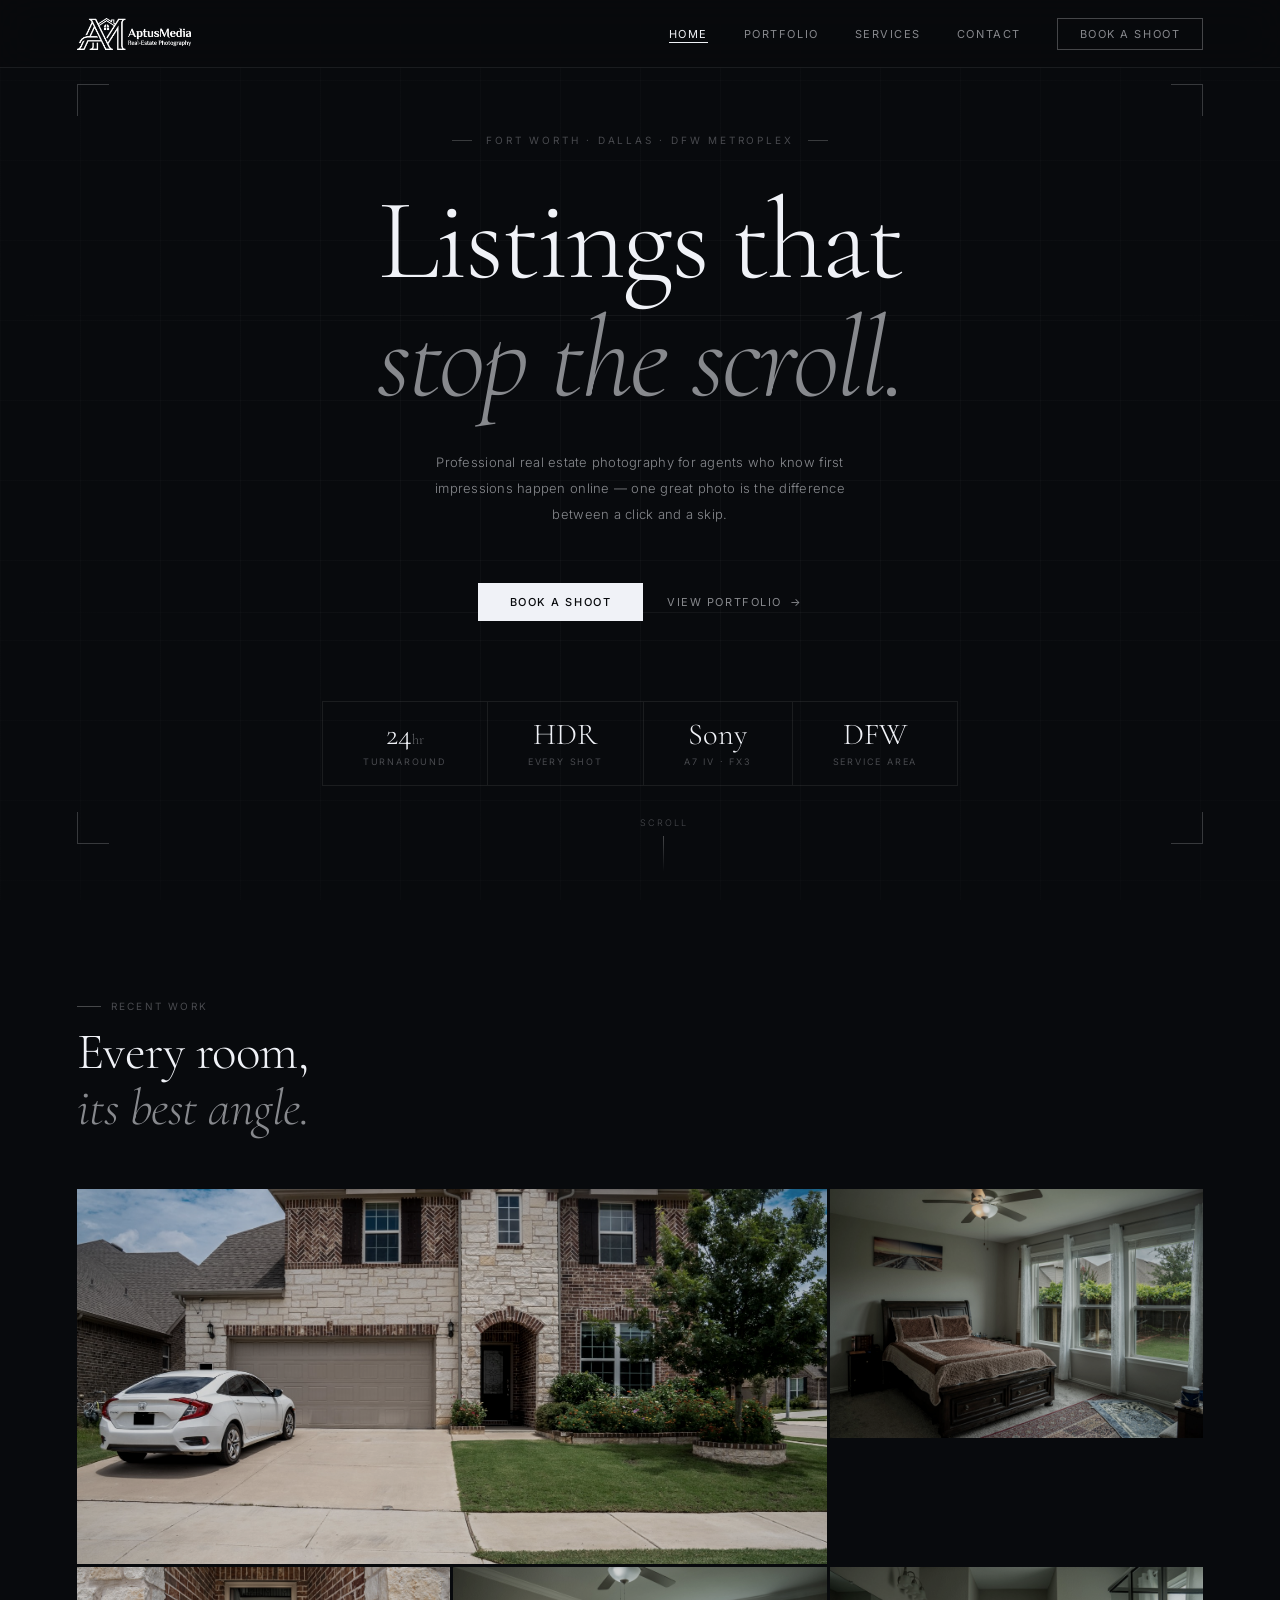
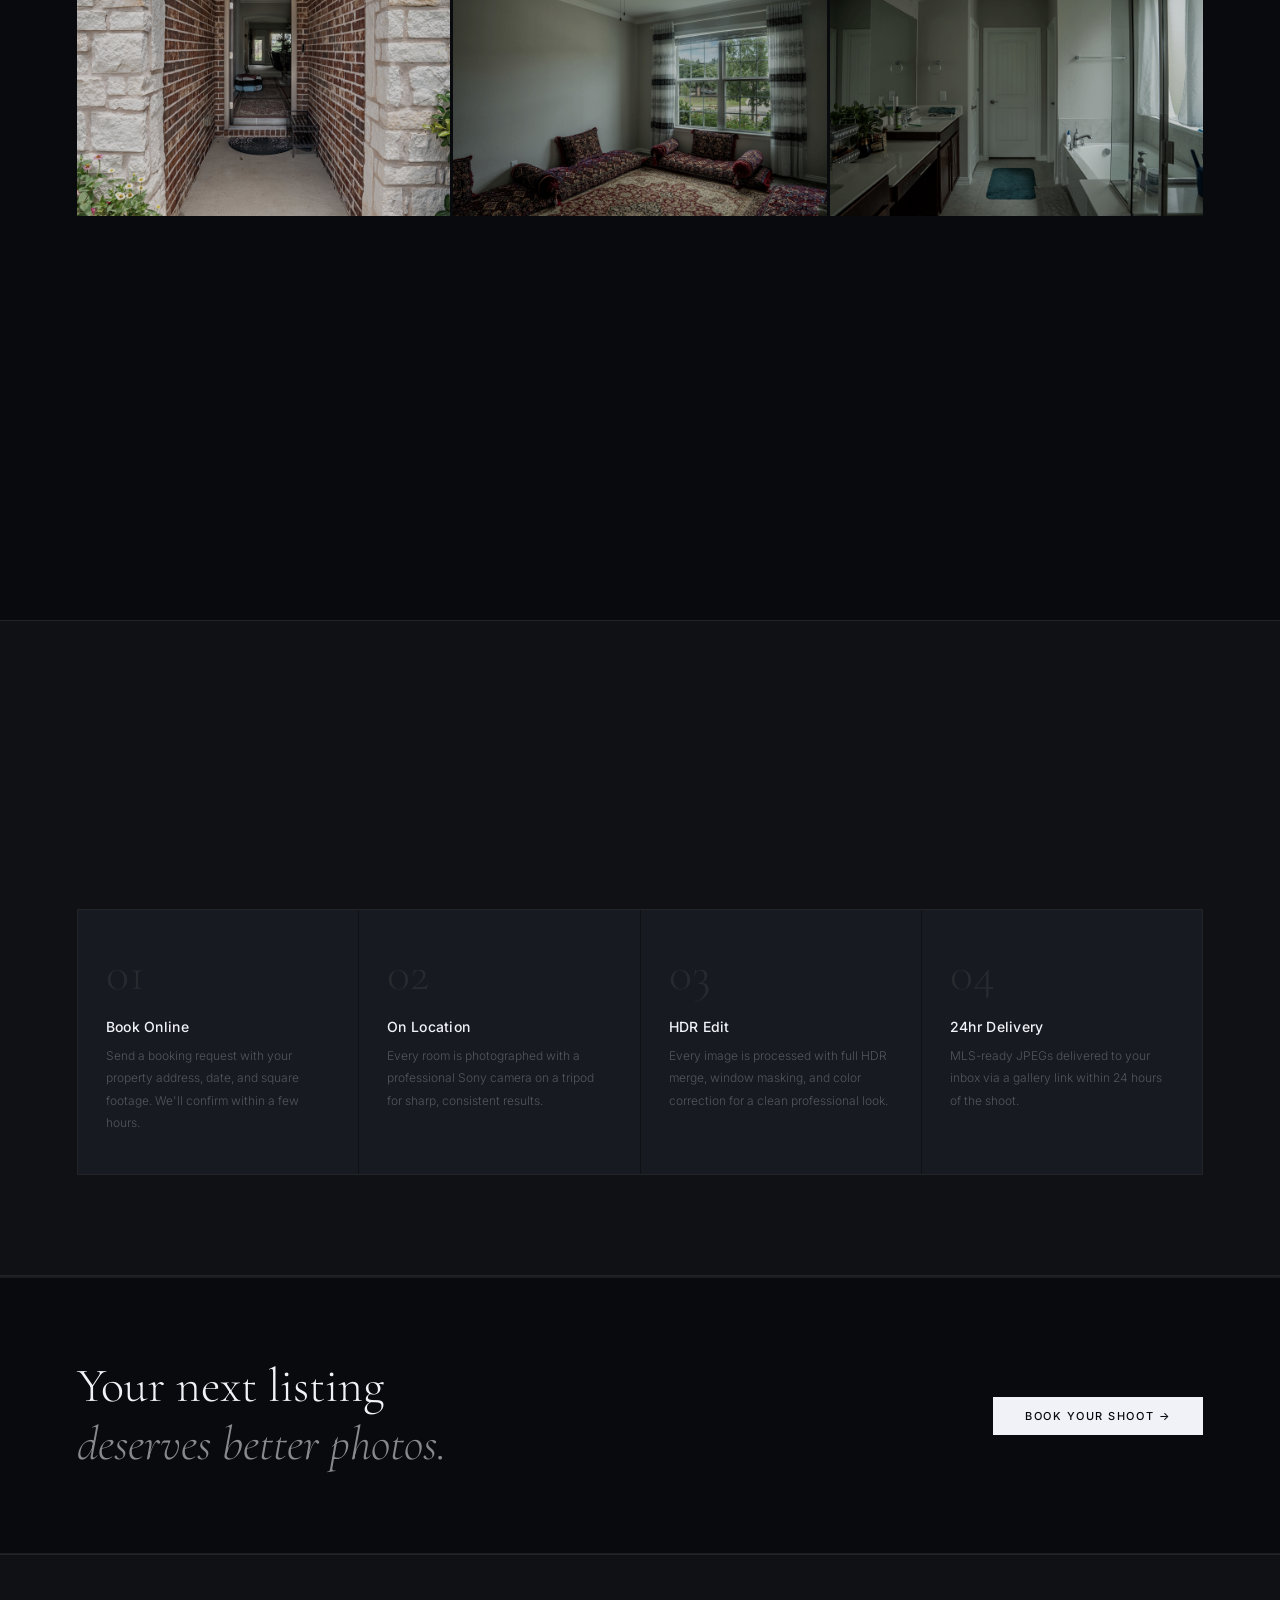
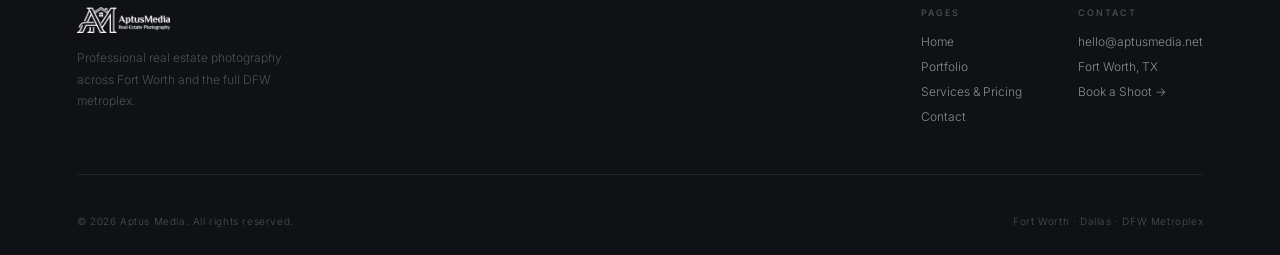
==== commit 3bebc8ba: "Add files via upload" ====
--- a/index.html
+++ b/index.html
@@ -111,8 +111,8 @@
     </div>
     <div class="process-card">
       <div class="process-num">02</div>
-      <div class="process-title">We Show Up</div>
-      <p class="process-desc">We arrive at the property and shoot every room with a professional Sony camera on a tripod for sharp, consistent results.</p>
+      <div class="process-title">On Location</div>
+      <p class="process-desc">Every room is photographed with a professional Sony camera on a tripod for sharp, consistent results.</p>
     </div>
     <div class="process-card">
       <div class="process-num">03</div>
